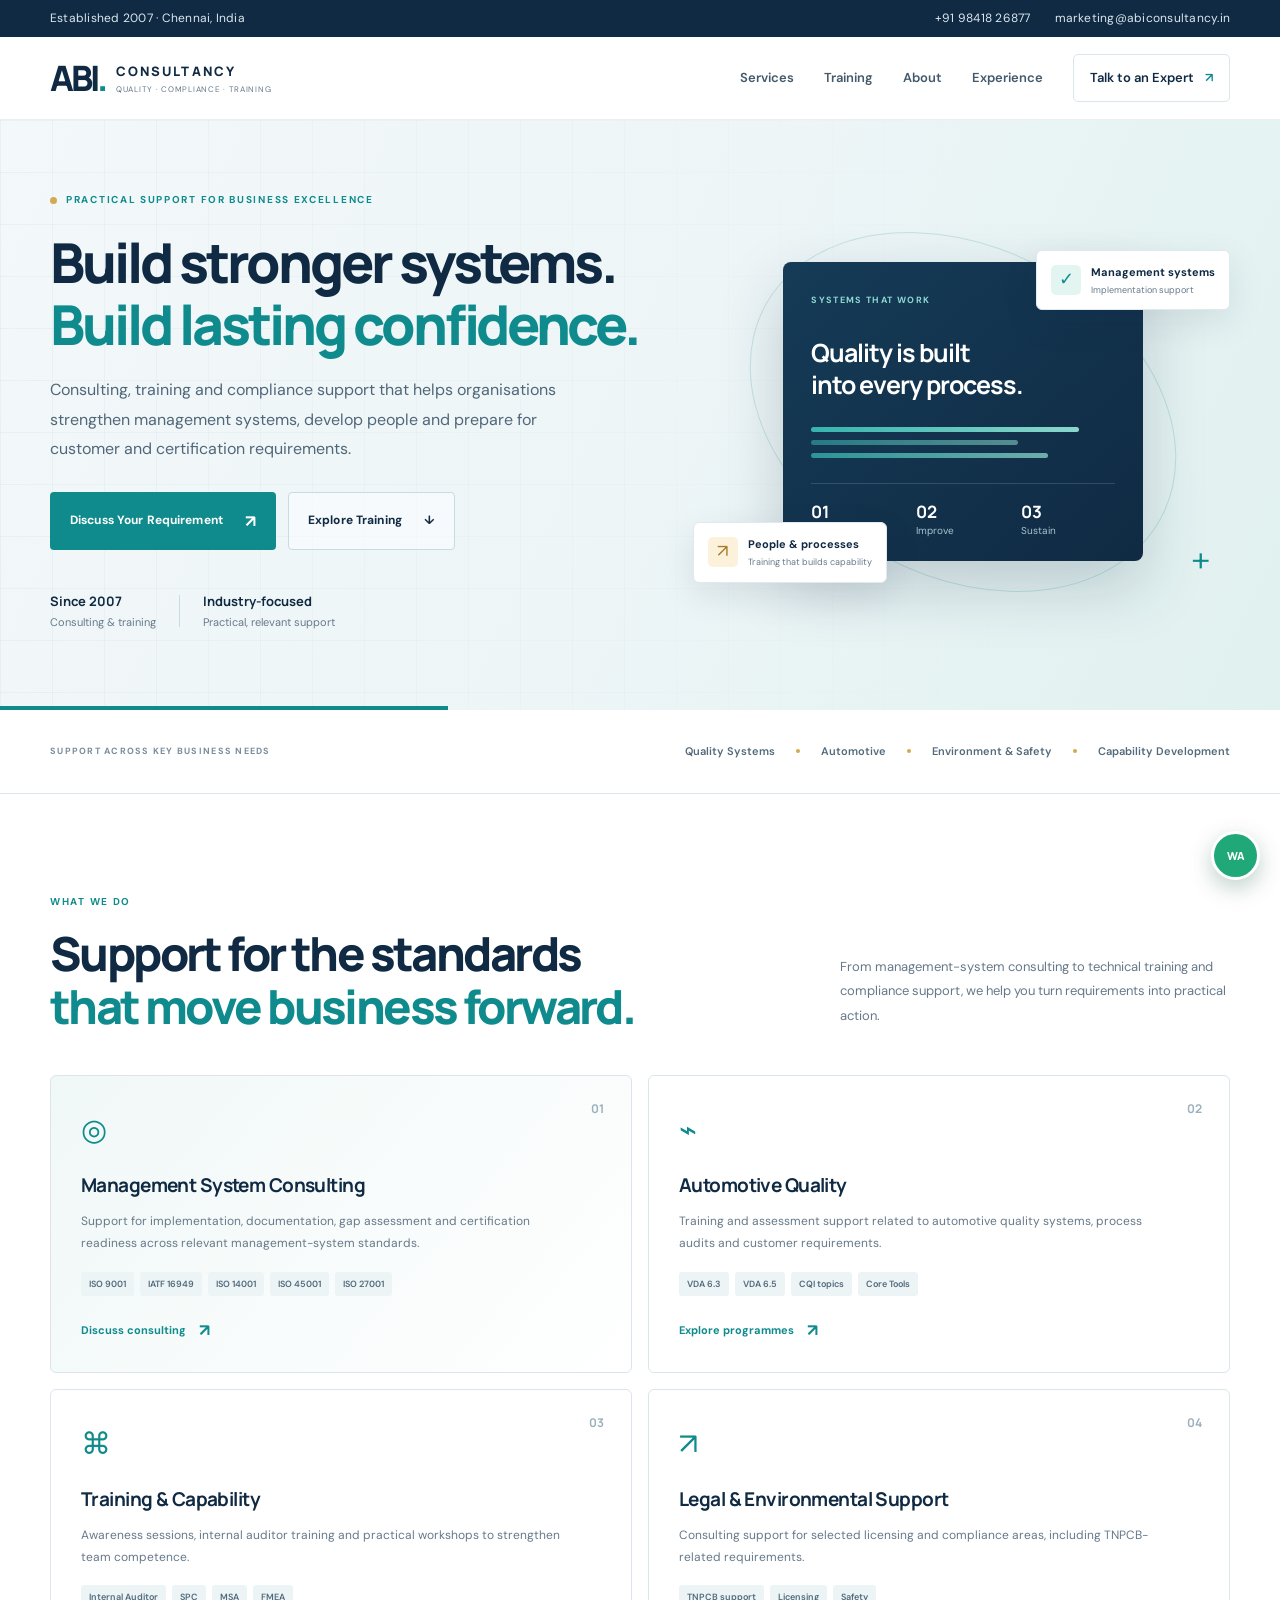
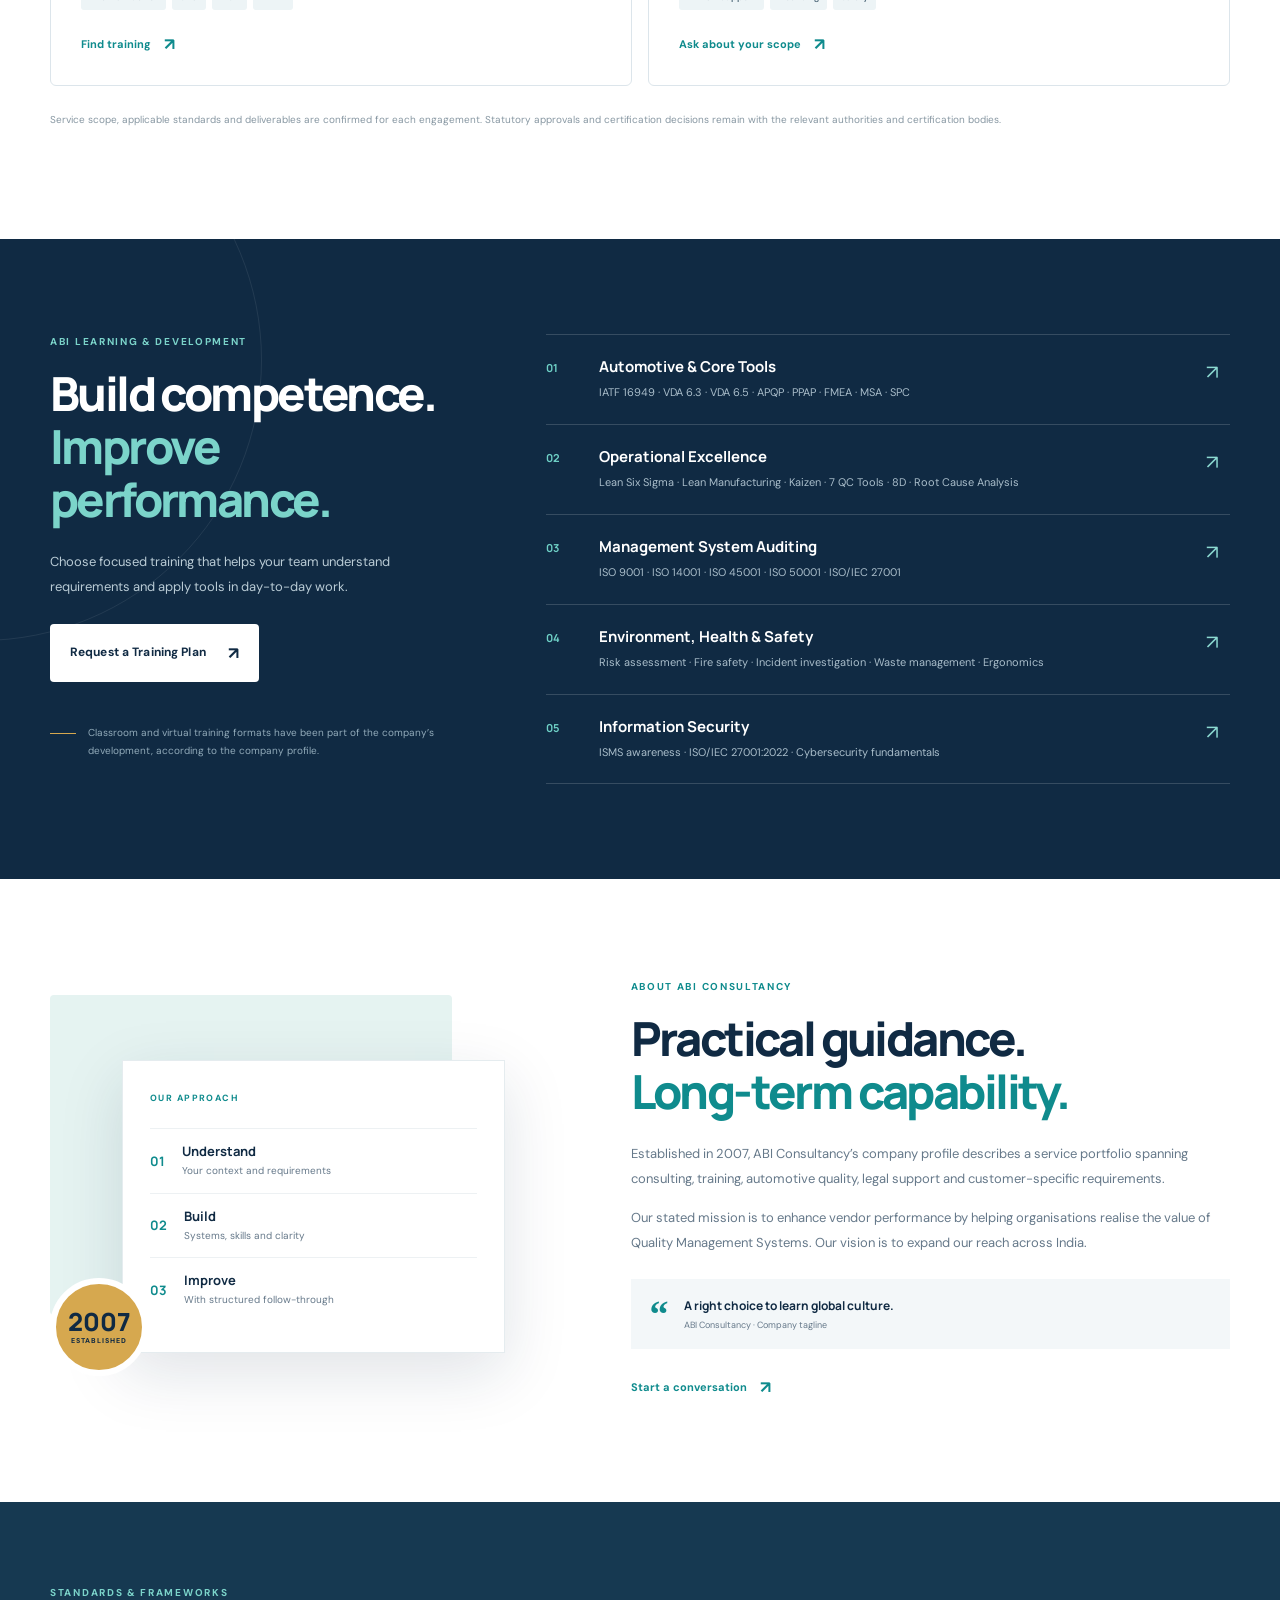
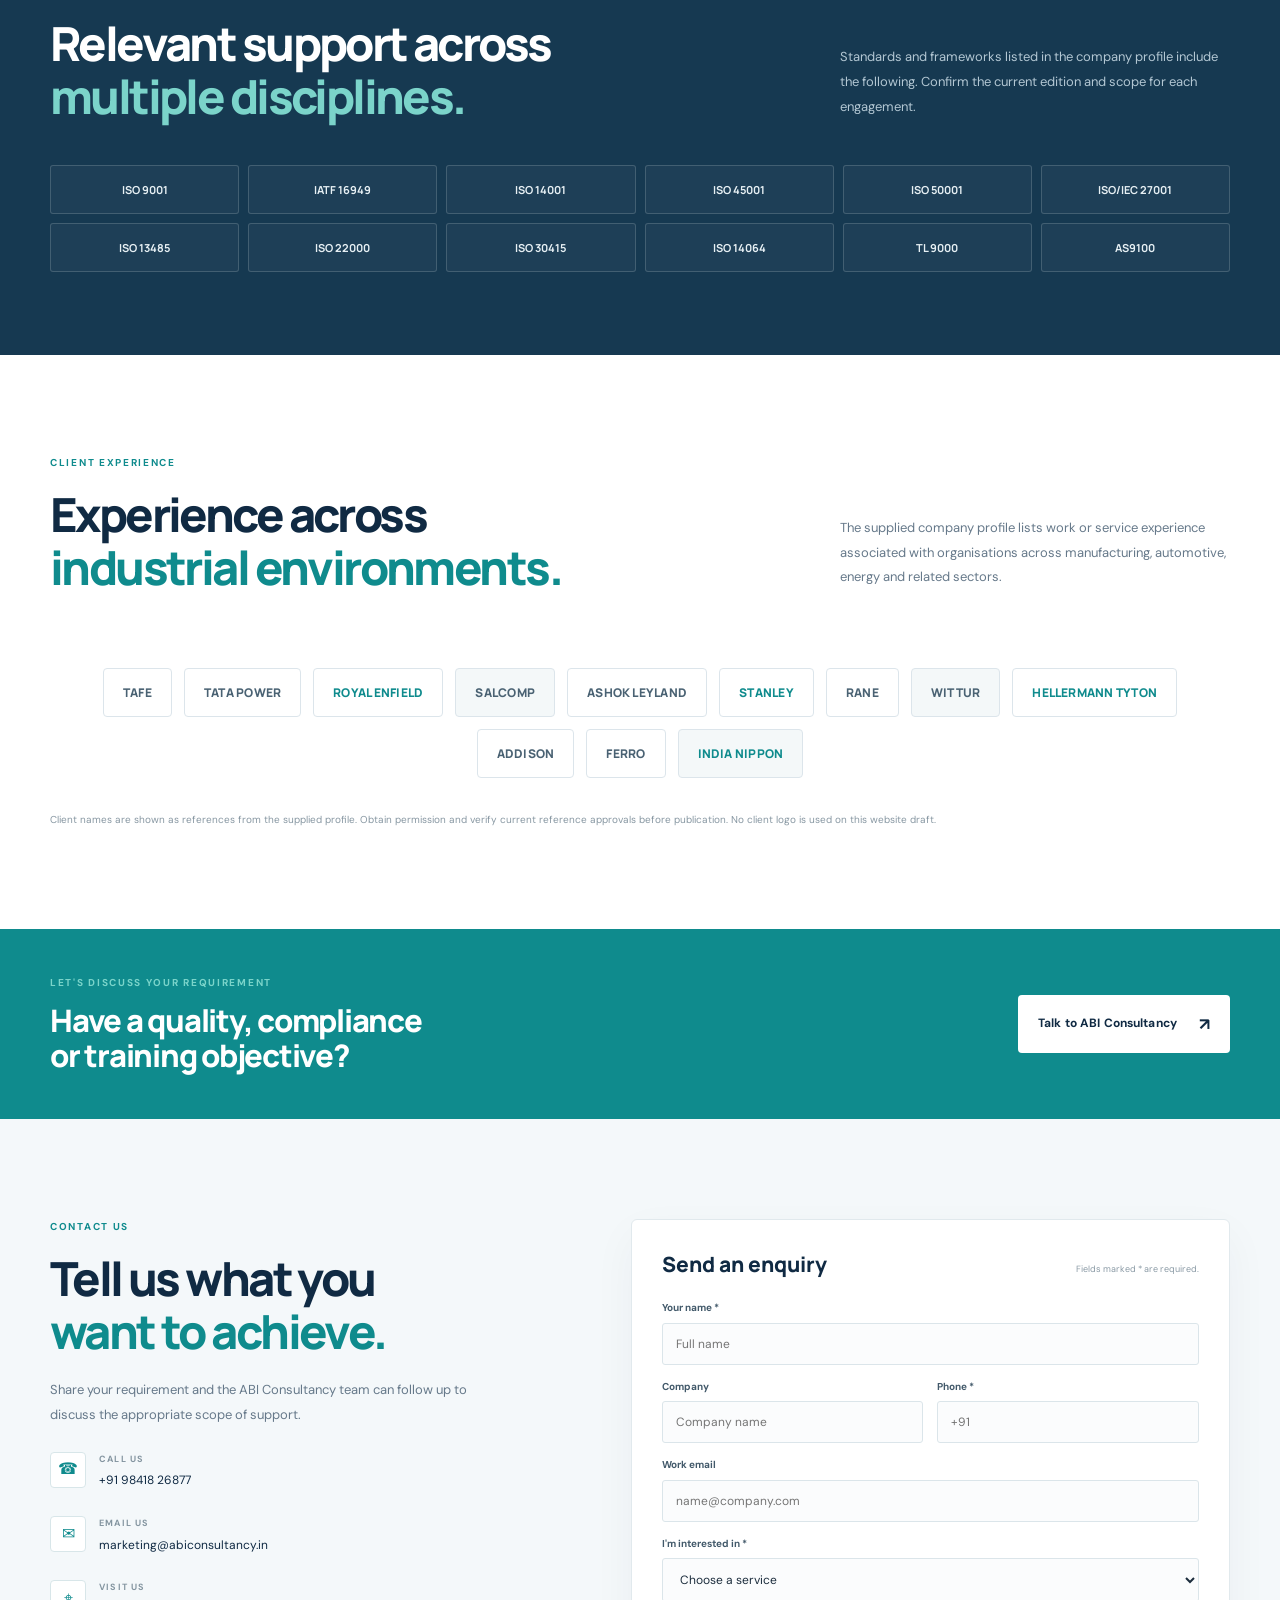
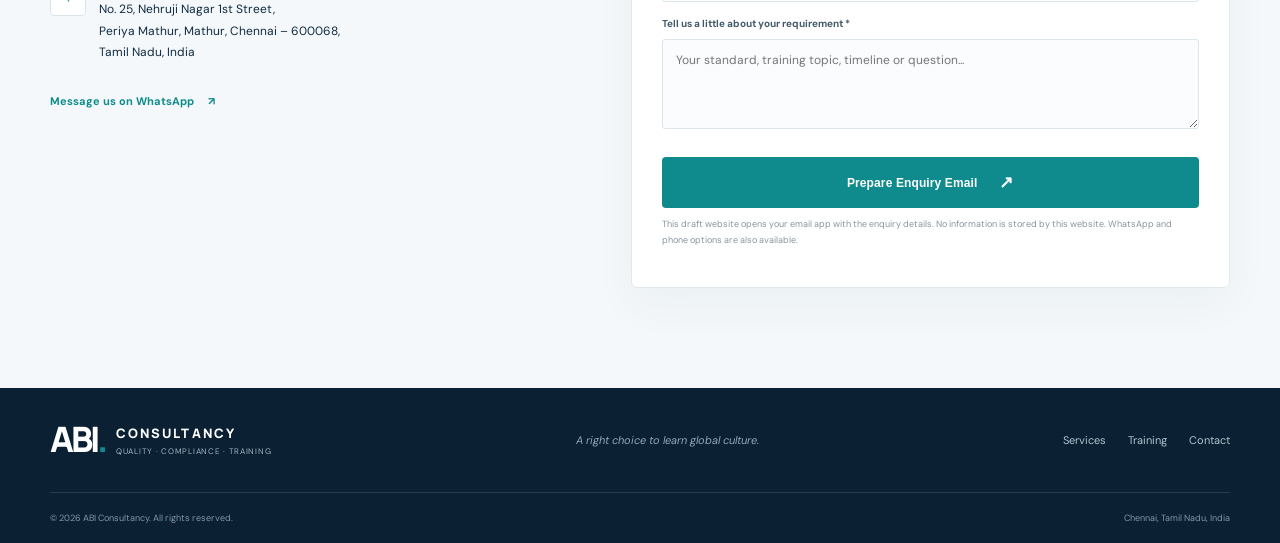
==== index.html @ 21d5ad17 "Add files via upload" ====
<!doctype html>
<html lang="en">
<head>
  <meta charset="utf-8">
  <meta name="viewport" content="width=device-width, initial-scale=1">
  <meta name="theme-color" content="#102a43">
  <meta name="description" content="ABI Consultancy supports organisations with management-system consulting, automotive quality training, internal auditor programmes and compliance support. Established in 2007.">
  <title>ABI Consultancy | Quality, Compliance & Capability Development</title>
  <link rel="stylesheet" href="styles.css">
  <link rel="icon" href="favicon.svg" type="image/svg+xml">
</head>
<body>
  <div class="topbar">
    <div class="container topbar-inner">
      <span>Established 2007 · Chennai, India</span>
      <div class="topbar-links">
        <a href="tel:+919841826877">+91 98418 26877</a>
        <a href="mailto:marketing@abiconsultancy.in">marketing@abiconsultancy.in</a>
      </div>
    </div>
  </div>

  <header class="site-header">
    <div class="container nav-wrap">
      <a class="brand" href="#home" aria-label="ABI Consultancy home">
        <span class="brand-mark">ABI<span>.</span></span>
        <span class="brand-copy"><strong>CONSULTANCY</strong><small>QUALITY · COMPLIANCE · TRAINING</small></span>
      </a>
      <button class="menu-toggle" aria-label="Open navigation" aria-expanded="false">☰</button>
      <nav class="nav" aria-label="Main navigation">
        <a href="#services">Services</a>
        <a href="#training">Training</a>
        <a href="#about">About</a>
        <a href="#experience">Experience</a>
        <a href="#contact" class="nav-cta">Talk to an Expert <span>↗</span></a>
      </nav>
    </div>
  </header>

  <main>
    <section class="hero" id="home">
      <div class="hero-grid"></div>
      <div class="container hero-content">
        <div class="hero-copy">
          <div class="eyebrow"><span class="eyebrow-dot"></span> PRACTICAL SUPPORT FOR BUSINESS EXCELLENCE</div>
          <h1>Build stronger systems.<br><em>Build lasting confidence.</em></h1>
          <p class="hero-lede">Consulting, training and compliance support that helps organisations strengthen management systems, develop people and prepare for customer and certification requirements.</p>
          <div class="hero-actions">
            <a class="button button-primary" href="#contact">Discuss Your Requirement <span>↗</span></a>
            <a class="button button-ghost" href="#training">Explore Training <span>↓</span></a>
          </div>
          <div class="hero-proof">
            <div><strong>Since 2007</strong><span>Consulting & training</span></div>
            <div class="proof-divider"></div>
            <div><strong>Industry-focused</strong><span>Practical, relevant support</span></div>
          </div>
        </div>
        <div class="hero-art" aria-label="Illustration of quality and process improvement">
          <div class="art-orbit orbit-one"></div><div class="art-orbit orbit-two"></div>
          <div class="art-card art-card-main">
            <div class="art-card-top"><span class="art-label">SYSTEMS THAT WORK</span><span class="art-status">●</span></div>
            <div class="art-title">Quality is built<br>into every process.</div>
            <div class="art-bars"><i style="width:88%"></i><i style="width:68%"></i><i style="width:78%"></i></div>
            <div class="art-metrics"><div><b>01</b><span>Assess</span></div><div><b>02</b><span>Improve</span></div><div><b>03</b><span>Sustain</span></div></div>
          </div>
          <div class="float-tag tag-top"><span class="tag-icon">✓</span><span><b>Management systems</b><small>Implementation support</small></span></div>
          <div class="float-tag tag-bottom"><span class="tag-icon tag-icon-gold">↗</span><span><b>People & processes</b><small>Training that builds capability</small></span></div>
          <div class="art-cross">+</div>
        </div>
      </div>
      <div class="hero-bottom-line"></div>
    </section>

    <section class="trust-strip">
      <div class="container trust-inner">
        <span class="trust-label">SUPPORT ACROSS KEY BUSINESS NEEDS</span>
        <div class="trust-items"><span>Quality Systems</span><i></i><span>Automotive</span><i></i><span>Environment & Safety</span><i></i><span>Capability Development</span></div>
      </div>
    </section>

    <section class="section services-section" id="services">
      <div class="container">
        <div class="section-heading">
          <div><div class="eyebrow dark-eyebrow">WHAT WE DO</div><h2>Support for the standards<br><em>that move business forward.</em></h2></div>
          <p>From management-system consulting to technical training and compliance support, we help you turn requirements into practical action.</p>
        </div>
        <div class="service-grid">
          <article class="service-card service-featured">
            <div class="service-number">01</div><div class="service-icon">◎</div>
            <h3>Management System Consulting</h3>
            <p>Support for implementation, documentation, gap assessment and certification readiness across relevant management-system standards.</p>
            <div class="chip-list"><span>ISO 9001</span><span>IATF 16949</span><span>ISO 14001</span><span>ISO 45001</span><span>ISO 27001</span></div>
            <a href="#contact" class="text-link">Discuss consulting <span>↗</span></a>
          </article>
          <article class="service-card">
            <div class="service-number">02</div><div class="service-icon">⌁</div>
            <h3>Automotive Quality</h3>
            <p>Training and assessment support related to automotive quality systems, process audits and customer requirements.</p>
            <div class="chip-list"><span>VDA 6.3</span><span>VDA 6.5</span><span>CQI topics</span><span>Core Tools</span></div>
            <a href="#training" class="text-link">Explore programmes <span>↗</span></a>
          </article>
          <article class="service-card">
            <div class="service-number">03</div><div class="service-icon">⌘</div>
            <h3>Training & Capability</h3>
            <p>Awareness sessions, internal auditor training and practical workshops to strengthen team competence.</p>
            <div class="chip-list"><span>Internal Auditor</span><span>SPC</span><span>MSA</span><span>FMEA</span></div>
            <a href="#training" class="text-link">Find training <span>↗</span></a>
          </article>
          <article class="service-card">
            <div class="service-number">04</div><div class="service-icon">↗</div>
            <h3>Legal & Environmental Support</h3>
            <p>Consulting support for selected licensing and compliance areas, including TNPCB-related requirements.</p>
            <div class="chip-list"><span>TNPCB support</span><span>Licensing</span><span>Safety</span></div>
            <a href="#contact" class="text-link">Ask about your scope <span>↗</span></a>
          </article>
        </div>
        <p class="section-note">Service scope, applicable standards and deliverables are confirmed for each engagement. Statutory approvals and certification decisions remain with the relevant authorities and certification bodies.</p>
      </div>
    </section>

    <section class="training-section" id="training">
      <div class="container training-layout">
        <div class="training-intro">
          <div class="eyebrow">ABI LEARNING & DEVELOPMENT</div>
          <h2>Build competence.<br><em>Improve performance.</em></h2>
          <p>Choose focused training that helps your team understand requirements and apply tools in day-to-day work.</p>
          <a class="button button-light" href="#contact">Request a Training Plan <span>↗</span></a>
          <div class="training-side-note"><span class="note-line"></span><span>Classroom and virtual training formats have been part of the company’s development, according to the company profile.</span></div>
        </div>
        <div class="training-list">
          <div class="training-item"><span class="training-index">01</span><div><h3>Automotive & Core Tools</h3><p>IATF 16949 · VDA 6.3 · VDA 6.5 · APQP · PPAP · FMEA · MSA · SPC</p></div><a href="#contact" aria-label="Enquire about automotive training">↗</a></div>
          <div class="training-item"><span class="training-index">02</span><div><h3>Operational Excellence</h3><p>Lean Six Sigma · Lean Manufacturing · Kaizen · 7 QC Tools · 8D · Root Cause Analysis</p></div><a href="#contact" aria-label="Enquire about operational excellence training">↗</a></div>
          <div class="training-item"><span class="training-index">03</span><div><h3>Management System Auditing</h3><p>ISO 9001 · ISO 14001 · ISO 45001 · ISO 50001 · ISO/IEC 27001</p></div><a href="#contact" aria-label="Enquire about auditor training">↗</a></div>
          <div class="training-item"><span class="training-index">04</span><div><h3>Environment, Health & Safety</h3><p>Risk assessment · Fire safety · Incident investigation · Waste management · Ergonomics</p></div><a href="#contact" aria-label="Enquire about EHS training">↗</a></div>
          <div class="training-item"><span class="training-index">05</span><div><h3>Information Security</h3><p>ISMS awareness · ISO/IEC 27001:2022 · Cybersecurity fundamentals</p></div><a href="#contact" aria-label="Enquire about information security training">↗</a></div>
        </div>
      </div>
    </section>

    <section class="section about-section" id="about">
      <div class="container about-layout">
        <div class="about-visual">
          <div class="about-square"></div>
          <div class="about-panel">
            <span class="panel-kicker">OUR APPROACH</span>
            <div class="approach-step"><b>01</b><span><strong>Understand</strong><small>Your context and requirements</small></span></div>
            <div class="approach-step"><b>02</b><span><strong>Build</strong><small>Systems, skills and clarity</small></span></div>
            <div class="approach-step"><b>03</b><span><strong>Improve</strong><small>With structured follow-through</small></span></div>
          </div>
          <div class="about-stamp"><strong>2007</strong><span>ESTABLISHED</span></div>
        </div>
        <div class="about-copy">
          <div class="eyebrow dark-eyebrow">ABOUT ABI CONSULTANCY</div>
          <h2>Practical guidance.<br><em>Long-term capability.</em></h2>
          <p>Established in 2007, ABI Consultancy’s company profile describes a service portfolio spanning consulting, training, automotive quality, legal support and customer-specific requirements.</p>
          <p>Our stated mission is to enhance vendor performance by helping organisations realise the value of Quality Management Systems. Our vision is to expand our reach across India.</p>
          <div class="mission-box"><span>“</span><div><strong>A right choice to learn global culture.</strong><small>ABI Consultancy · Company tagline</small></div></div>
          <a class="text-link" href="#contact">Start a conversation <span>↗</span></a>
        </div>
      </div>
    </section>

    <section class="standards-section">
      <div class="container">
        <div class="section-heading section-heading-light">
          <div><div class="eyebrow">STANDARDS & FRAMEWORKS</div><h2>Relevant support across<br><em>multiple disciplines.</em></h2></div>
          <p>Standards and frameworks listed in the company profile include the following. Confirm the current edition and scope for each engagement.</p>
        </div>
        <div class="standards-grid">
          <span>ISO 9001</span><span>IATF 16949</span><span>ISO 14001</span><span>ISO 45001</span><span>ISO 50001</span><span>ISO/IEC 27001</span><span>ISO 13485</span><span>ISO 22000</span><span>ISO 30415</span><span>ISO 14064</span><span>TL 9000</span><span>AS9100</span>
        </div>
      </div>
    </section>

    <section class="section experience-section" id="experience">
      <div class="container">
        <div class="section-heading">
          <div><div class="eyebrow dark-eyebrow">CLIENT EXPERIENCE</div><h2>Experience across<br><em>industrial environments.</em></h2></div>
          <p>The supplied company profile lists work or service experience associated with organisations across manufacturing, automotive, energy and related sectors.</p>
        </div>
        <div class="client-cloud" aria-label="Selected organisations listed in the company profile">
          <span>TAFE</span><span>TATA POWER</span><span>ROYAL ENFIELD</span><span>SALCOMP</span><span>ASHOK LEYLAND</span><span>STANLEY</span><span>RANE</span><span>WITTUR</span><span>HELLERMANN TYTON</span><span>ADDISON</span><span>FERRO</span><span>INDIA NIPPON</span>
        </div>
        <p class="section-note">Client names are shown as references from the supplied profile. Obtain permission and verify current reference approvals before publication. No client logo is used on this website draft.</p>
      </div>
    </section>

    <section class="cta-band">
      <div class="container cta-inner">
        <div><div class="eyebrow">LET'S DISCUSS YOUR REQUIREMENT</div><h2>Have a quality, compliance<br>or training objective?</h2></div>
        <a class="button button-light" href="#contact">Talk to ABI Consultancy <span>↗</span></a>
      </div>
    </section>

    <section class="section contact-section" id="contact">
      <div class="container contact-layout">
        <div class="contact-copy">
          <div class="eyebrow dark-eyebrow">CONTACT US</div>
          <h2>Tell us what you<br><em>want to achieve.</em></h2>
          <p>Share your requirement and the ABI Consultancy team can follow up to discuss the appropriate scope of support.</p>
          <div class="contact-detail"><span class="contact-symbol">☎</span><div><small>CALL US</small><a href="tel:+919841826877">+91 98418 26877</a></div></div>
          <div class="contact-detail"><span class="contact-symbol">✉</span><div><small>EMAIL US</small><a href="mailto:marketing@abiconsultancy.in">marketing@abiconsultancy.in</a></div></div>
          <div class="contact-detail"><span class="contact-symbol">⌖</span><div><small>VISIT US</small><span>No. 25, Nehruji Nagar 1st Street,<br>Periya Mathur, Mathur, Chennai – 600068,<br>Tamil Nadu, India</span></div></div>
          <a class="whatsapp-link" href="https://wa.me/919841826877?text=Hello%20ABI%20Consultancy%2C%20I%20would%20like%20to%20enquire%20about%20your%20services." target="_blank" rel="noopener">Message us on WhatsApp <span>↗</span></a>
        </div>
        <form class="enquiry-form" id="enquiryForm">
          <div class="form-heading"><h3>Send an enquiry</h3><p>Fields marked * are required.</p></div>
          <label for="name">Your name *</label><input id="name" name="name" autocomplete="name" required placeholder="Full name">
          <div class="form-row"><div><label for="company">Company</label><input id="company" name="company" autocomplete="organization" placeholder="Company name"></div><div><label for="phone">Phone *</label><input id="phone" name="phone" autocomplete="tel" required type="tel" placeholder="+91"></div></div>
          <label for="email">Work email</label><input id="email" name="email" autocomplete="email" type="email" placeholder="name@company.com">
          <label for="interest">I'm interested in *</label>
          <select id="interest" name="interest" required>
            <option value="">Choose a service</option>
            <option>Management system consulting</option><option>Automotive quality / IATF / VDA / CQI</option><option>Internal auditor training</option><option>Core Tools / SPC / MSA / FMEA / APQP / PPAP</option><option>Environment, health & safety</option><option>Legal / TNPCB support</option><option>Other requirement</option>
          </select>
          <label for="message">Tell us a little about your requirement *</label><textarea id="message" name="message" required rows="4" placeholder="Your standard, training topic, timeline or question..."></textarea>
          <button class="button button-primary form-submit" type="submit">Prepare Enquiry Email <span>↗</span></button>
          <p class="form-note">This draft website opens your email app with the enquiry details. No information is stored by this website. WhatsApp and phone options are also available.</p>
          <div class="form-success" id="formStatus" role="status" aria-live="polite"></div>
        </form>
      </div>
    </section>
  </main>

  <footer class="footer">
    <div class="container footer-top">
      <a class="brand brand-footer" href="#home"><span class="brand-mark">ABI<span>.</span></span><span class="brand-copy"><strong>CONSULTANCY</strong><small>QUALITY · COMPLIANCE · TRAINING</small></span></a>
      <p>A right choice to learn global culture.</p>
      <div class="footer-links"><a href="#services">Services</a><a href="#training">Training</a><a href="#contact">Contact</a></div>
    </div>
    <div class="container footer-bottom"><span>© <span id="year"></span> ABI Consultancy. All rights reserved.</span><span>Chennai, Tamil Nadu, India</span></div>
  </footer>
  <a class="floating-whatsapp" href="https://wa.me/919841826877?text=Hello%20ABI%20Consultancy%2C%20I%20would%20like%20to%20enquire%20about%20your%20services." target="_blank" rel="noopener" aria-label="Chat with ABI Consultancy on WhatsApp">WA</a>
  <script src="script.js"></script>
</body>
</html>
---- styles.css ----
@import url('https://fonts.googleapis.com/css2?family=DM+Sans:wght@400;500;600;700&family=Manrope:wght@400;500;600;700;800&display=swap');
:root{--navy:#102a43;--navy2:#173b57;--teal:#0f8b8d;--teal2:#36b4ae;--gold:#d6a84f;--ink:#1c2d3d;--muted:#66798a;--pale:#f3f7f9;--line:#dce5eb;--white:#fff;--max:1180px}
*{box-sizing:border-box}html{scroll-behavior:smooth;scroll-padding-top:90px}body{margin:0;color:var(--ink);font-family:'DM Sans',Arial,sans-serif;line-height:1.65;background:#fff}a{color:inherit;text-decoration:none}.container{width:min(var(--max),calc(100% - 48px));margin:auto}.topbar{background:var(--navy);color:#dbe8ef;font-size:12px;letter-spacing:.02em}.topbar-inner{display:flex;justify-content:space-between;align-items:center;min-height:37px;gap:20px}.topbar-links{display:flex;gap:24px}.topbar a:hover{color:#fff}.site-header{background:#fff;position:sticky;top:0;z-index:20;border-bottom:1px solid rgba(16,42,67,.08)}.nav-wrap{min-height:82px;display:flex;align-items:center;justify-content:space-between;gap:30px}.brand{display:flex;align-items:center;gap:11px;min-width:max-content}.brand-mark{font:800 35px/1 'Manrope',sans-serif;letter-spacing:-3px;color:var(--navy)}.brand-mark span{color:var(--teal)}.brand-copy{display:flex;flex-direction:column;line-height:1.3}.brand-copy strong{font:800 13px 'Manrope',sans-serif;letter-spacing:.16em;color:var(--navy)}.brand-copy small{font-size:8px;letter-spacing:.09em;color:var(--muted);margin-top:4px}.nav{display:flex;align-items:center;gap:30px;font-size:13px;font-weight:600;color:#42596b}.nav>a:not(.nav-cta):hover{color:var(--teal)}.nav-cta{padding:12px 16px;border:1px solid var(--line);border-radius:5px;color:var(--navy)}.nav-cta span{color:var(--teal);margin-left:8px}.menu-toggle{display:none;border:0;background:none;color:var(--navy);font-size:25px}
.hero{position:relative;overflow:hidden;background:linear-gradient(115deg,#f3f8fa 0%,#edf5f7 53%,#e0f1ef 100%);min-height:590px;display:flex;align-items:center}.hero-grid{position:absolute;inset:0;background-image:linear-gradient(rgba(16,42,67,.035) 1px,transparent 1px),linear-gradient(90deg,rgba(16,42,67,.035) 1px,transparent 1px);background-size:52px 52px;mask-image:linear-gradient(90deg,black,transparent 85%)}.hero-content{position:relative;display:grid;grid-template-columns:1.06fr .94fr;gap:45px;align-items:center;padding-top:68px;padding-bottom:75px}.eyebrow{font-size:10px;font-weight:700;letter-spacing:.17em;color:var(--teal);display:flex;align-items:center;gap:9px}.eyebrow-dot{width:7px;height:7px;background:var(--gold);border-radius:50%;display:inline-block}.hero h1,.section h2,.training-section h2,.standards-section h2,.cta-band h2{font:800 clamp(37px,4.3vw,58px)/1.13 'Manrope',sans-serif;letter-spacing:-.055em;color:var(--navy);margin:22px 0 20px}.hero h1 em,.section h2 em,.training-section h2 em,.standards-section h2 em{font-style:normal;color:var(--teal)}.hero-lede{font-size:16px;line-height:1.85;color:#506779;max-width:560px}.hero-actions{display:flex;gap:12px;flex-wrap:wrap;margin-top:28px}.button{display:inline-flex;align-items:center;justify-content:center;gap:22px;border-radius:4px;padding:14px 19px;font-size:12px;font-weight:700;letter-spacing:.01em;transition:transform .2s,background .2s;cursor:pointer;border:1px solid transparent}.button:hover{transform:translateY(-2px)}.button-primary{background:var(--teal);color:#fff}.button-primary:hover{background:#0a7477}.button-primary span,.button-light span{font-size:17px}.button-ghost{border-color:#cbd9e1;color:var(--navy);background:rgba(255,255,255,.45)}.hero-proof{display:flex;align-items:center;gap:23px;margin-top:42px}.hero-proof div:not(.proof-divider){display:flex;flex-direction:column}.hero-proof strong{font:700 13px 'Manrope',sans-serif;color:var(--navy)}.hero-proof span{font-size:11px;color:var(--muted);margin-top:3px}.proof-divider{height:32px;width:1px;background:#cbd9e1}
.hero-art{height:390px;position:relative;display:flex;align-items:center;justify-content:center}.art-orbit{position:absolute;border:1px solid rgba(15,139,141,.18);border-radius:50%;transform:rotate(-24deg)}.orbit-one{width:370px;height:280px}.orbit-two{width:450px;height:330px;transform:rotate(28deg)}.art-card-main{position:relative;z-index:2;width:min(360px,85%);padding:27px 28px 22px;border-radius:8px;background:linear-gradient(140deg,#153b57,#102a43);box-shadow:0 25px 65px rgba(16,42,67,.2);color:#fff}.art-card-top{display:flex;justify-content:space-between;align-items:center}.art-label{font-size:9px;letter-spacing:.15em;color:#8fd9d2;font-weight:700}.art-status{color:#7bd7bc;font-size:14px}.art-title{font:700 25px/1.3 'Manrope',sans-serif;letter-spacing:-.04em;margin:25px 0}.art-bars{display:grid;gap:8px}.art-bars i{height:5px;border-radius:10px;background:linear-gradient(90deg,var(--teal2),#8bd7cc);display:block}.art-bars i:nth-child(2){opacity:.55}.art-bars i:nth-child(3){opacity:.75}.art-metrics{display:grid;grid-template-columns:repeat(3,1fr);gap:10px;border-top:1px solid rgba(255,255,255,.15);margin-top:25px;padding-top:16px}.art-metrics div{display:flex;flex-direction:column}.art-metrics b{font:700 17px 'Manrope',sans-serif;color:#fff}.art-metrics span{font-size:10px;color:#a9c4d0}.float-tag{position:absolute;z-index:4;background:#fff;border:1px solid #e0e9ed;box-shadow:0 12px 35px rgba(16,42,67,.1);padding:12px 14px;border-radius:6px;display:flex;align-items:center;gap:10px}.float-tag b{font-size:11px;color:var(--navy);display:block}.float-tag small{font-size:9px;color:var(--muted);display:block;margin-top:2px}.tag-icon{width:30px;height:30px;border-radius:5px;background:#e3f5f1;color:var(--teal);display:grid;place-items:center;font-size:18px}.tag-icon-gold{background:#fcf2db;color:#a87a25}.tag-top{top:33px;right:0}.tag-bottom{bottom:24px;left:-4px}.art-cross{position:absolute;right:20px;bottom:18px;color:var(--teal);font-size:35px;font-weight:300}.hero-bottom-line{position:absolute;bottom:0;left:0;width:35%;height:4px;background:var(--teal)}
.trust-strip{background:#fff;border-bottom:1px solid var(--line)}.trust-inner{min-height:83px;display:flex;align-items:center;justify-content:space-between;gap:28px}.trust-label{font-size:9px;letter-spacing:.14em;color:#7a8d9a;font-weight:700;white-space:nowrap}.trust-items{display:flex;align-items:center;gap:21px;color:#526a7b;font-size:11px;font-weight:600}.trust-items i{width:4px;height:4px;border-radius:50%;background:var(--gold)}
.section{padding:100px 0}.section-heading{display:flex;justify-content:space-between;align-items:end;gap:50px;margin-bottom:42px}.dark-eyebrow{color:var(--teal)}.section h2,.training-section h2,.standards-section h2{font-size:clamp(34px,3.7vw,47px);margin:16px 0 0}.section-heading>p{max-width:390px;color:var(--muted);font-size:13px;line-height:1.9;margin:0 0 4px}.service-grid{display:grid;grid-template-columns:repeat(2,1fr);gap:16px}.service-card{position:relative;border:1px solid var(--line);padding:29px 30px 27px;border-radius:6px;background:#fff;min-height:285px;transition:box-shadow .2s,transform .2s}.service-card:hover{box-shadow:0 16px 40px rgba(16,42,67,.08);transform:translateY(-3px)}.service-featured{background:linear-gradient(130deg,#f0f8f7,#fff)}.service-number{position:absolute;top:24px;right:27px;font:700 12px 'Manrope',sans-serif;color:#9cb0bd}.service-icon{font-size:30px;color:var(--teal);margin-bottom:18px}.service-card h3{font:700 19px 'Manrope',sans-serif;color:var(--navy);letter-spacing:-.03em;margin:0 0 10px}.service-card p{font-size:12px;line-height:1.85;color:var(--muted);max-width:490px}.chip-list{display:flex;gap:6px;flex-wrap:wrap;margin:17px 0 20px}.chip-list span{font-size:9px;padding:5px 8px;border-radius:3px;background:#edf4f6;color:#506a7b;font-weight:600}.text-link{font-size:11px;font-weight:700;color:var(--teal);display:inline-flex;gap:13px;align-items:center}.text-link span{font-size:17px}.section-note{font-size:10px;color:#8797a2;line-height:1.8;margin-top:25px}
.training-section{background:var(--navy);color:#fff;padding:95px 0;position:relative;overflow:hidden}.training-section:before{content:"";position:absolute;width:560px;height:560px;border:1px solid rgba(255,255,255,.08);border-radius:50%;left:-300px;top:-160px}.training-layout{display:grid;grid-template-columns:.75fr 1.25fr;gap:85px;position:relative}.training-section .eyebrow,.standards-section .eyebrow,.cta-band .eyebrow{color:#7bd4ca}.training-section h2{color:#fff}.training-section h2 em{color:#7bd4ca}.training-intro>p{font-size:13px;color:#b9cbd5;line-height:1.9;margin:24px 0}.button-light{background:#fff;color:var(--navy)}.button-light:hover{background:#eaf7f5}.training-side-note{display:flex;gap:12px;margin-top:42px;font-size:10px;color:#91aab9;line-height:1.8}.note-line{width:26px;height:1px;background:var(--gold);margin-top:9px;flex-shrink:0}.training-list{border-top:1px solid rgba(255,255,255,.16)}.training-item{display:grid;grid-template-columns:38px 1fr 24px;gap:15px;align-items:start;padding:21px 0;border-bottom:1px solid rgba(255,255,255,.16)}.training-index{font:700 11px 'Manrope',sans-serif;color:#6ed0c6;padding-top:4px}.training-item h3{font:700 15px 'Manrope',sans-serif;color:#fff;margin:0 0 6px}.training-item p{font-size:11px;color:#a9bdca;line-height:1.8;margin:0}.training-item>a{font-size:20px;color:#8bd9d1}.training-item>a:hover{color:#fff}
.about-layout{display:grid;grid-template-columns:.9fr 1.1fr;gap:90px;align-items:center}.about-visual{position:relative;min-height:390px;display:grid;place-items:center}.about-square{position:absolute;width:82%;height:82%;background:#e5f3f1;left:0;top:0;border-radius:4px}.about-panel{position:relative;width:78%;background:#fff;box-shadow:0 20px 60px rgba(16,42,67,.13);padding:30px 27px;margin:32px 0 0 36px;border:1px solid #e5ecef}.panel-kicker{font-size:9px;font-weight:700;letter-spacing:.16em;color:var(--teal);display:block;margin-bottom:22px}.approach-step{display:flex;align-items:center;gap:17px;padding:13px 0;border-top:1px solid #edf1f3}.approach-step>b{font:700 13px 'Manrope',sans-serif;color:var(--teal)}.approach-step span{display:flex;flex-direction:column}.approach-step strong{font:700 13px 'Manrope',sans-serif;color:var(--navy)}.approach-step small{font-size:10px;color:var(--muted);margin-top:3px}.about-stamp{position:absolute;bottom:9px;left:0;background:var(--gold);color:var(--navy);width:98px;height:98px;border-radius:50%;display:flex;flex-direction:column;align-items:center;justify-content:center;border:6px solid #fff}.about-stamp strong{font:800 25px 'Manrope',sans-serif;line-height:1.1}.about-stamp span{font-size:7px;letter-spacing:.13em;font-weight:800}.about-copy h2{margin-bottom:23px}.about-copy>p{font-size:13px;line-height:1.95;color:var(--muted)}.mission-box{display:flex;gap:15px;align-items:center;background:var(--pale);padding:16px 19px;margin:24px 0}.mission-box>span{font:700 38px Georgia;color:var(--teal);line-height:1}.mission-box div{display:flex;flex-direction:column}.mission-box strong{font:700 12px 'Manrope',sans-serif;color:var(--navy)}.mission-box small{font-size:9px;color:var(--muted);margin-top:4px}
.standards-section{background:#163951;padding:83px 0}.section-heading-light h2{color:#fff}.section-heading-light h2 em{color:#7bd4ca}.section-heading-light>p{color:#b3c7d3}.standards-grid{display:grid;grid-template-columns:repeat(6,1fr);gap:9px}.standards-grid span{border:1px solid rgba(255,255,255,.16);padding:16px 10px;text-align:center;color:#e7f0f4;font:700 11px 'Manrope',sans-serif;border-radius:3px;background:rgba(255,255,255,.035)}.standards-grid span:hover{background:rgba(54,180,174,.15);border-color:rgba(123,212,202,.5)}
.experience-section{padding-bottom:90px}.client-cloud{display:flex;gap:12px;flex-wrap:wrap;justify-content:center;padding:32px 0 8px}.client-cloud span{padding:15px 19px;border:1px solid var(--line);background:#fff;color:#4a6273;font:800 12px 'Manrope',sans-serif;letter-spacing:.02em;border-radius:4px}.client-cloud span:nth-child(3n){color:var(--teal)}.client-cloud span:nth-child(4n){background:#f4f8f9}
.cta-band{background:var(--teal);padding:46px 0}.cta-inner{display:flex;align-items:center;justify-content:space-between;gap:25px}.cta-band h2{font-size:31px;color:#fff;margin:12px 0 0;letter-spacing:-.04em}.cta-band .button{flex-shrink:0}
.contact-section{background:#f4f8fa}.contact-layout{display:grid;grid-template-columns:.9fr 1.1fr;gap:90px;align-items:start}.contact-copy h2{margin-bottom:20px}.contact-copy>p{font-size:13px;line-height:1.9;color:var(--muted);max-width:420px}.contact-detail{display:flex;align-items:flex-start;gap:13px;margin-top:24px}.contact-symbol{width:36px;height:36px;display:grid;place-items:center;border:1px solid #d8e6e9;border-radius:4px;color:var(--teal);background:#fff;flex-shrink:0}.contact-detail div{display:flex;flex-direction:column}.contact-detail small{font-size:9px;letter-spacing:.13em;font-weight:700;color:#8495a0;margin-bottom:4px}.contact-detail a,.contact-detail span:not(.contact-symbol){font-size:12px;color:var(--navy);line-height:1.8}.whatsapp-link{display:inline-flex;gap:14px;color:var(--teal);font-size:11px;font-weight:700;margin-top:28px}.enquiry-form{background:#fff;border:1px solid #e1e9ed;border-radius:6px;padding:30px;box-shadow:0 16px 45px rgba(16,42,67,.045)}.form-heading{display:flex;justify-content:space-between;align-items:baseline;gap:15px;margin-bottom:22px}.form-heading h3{font:800 21px 'Manrope',sans-serif;color:var(--navy);margin:0}.form-heading p{font-size:9px;color:#8a9aa5;margin:0}.enquiry-form label{display:block;font-size:10px;font-weight:700;color:#42596a;margin:14px 0 6px}.enquiry-form input,.enquiry-form select,.enquiry-form textarea{width:100%;font:12px 'DM Sans',sans-serif;color:var(--ink);background:#fbfcfd;border:1px solid #dbe5ea;border-radius:3px;padding:12px 13px;outline:none}.enquiry-form input:focus,.enquiry-form select:focus,.enquiry-form textarea:focus{border-color:var(--teal);box-shadow:0 0 0 3px rgba(15,139,141,.08)}.enquiry-form textarea{resize:vertical}.form-row{display:grid;grid-template-columns:1fr 1fr;gap:14px}.form-submit{width:100%;margin-top:20px}.form-note{font-size:9px;line-height:1.7;color:#8595a0}.form-success{font-size:11px;color:var(--teal);margin-top:8px}
.footer{background:#0b2032;color:#b1c4d0}.footer-top{min-height:105px;display:flex;align-items:center;justify-content:space-between;gap:24px;border-bottom:1px solid rgba(255,255,255,.12)}.brand-footer .brand-mark,.brand-footer .brand-copy strong{color:#fff}.brand-footer .brand-copy small{color:#9fb4c2}.footer-top>p{font-size:11px;color:#91a8b8;font-style:italic}.footer-links{display:flex;gap:22px;font-size:11px}.footer-links a:hover{color:#fff}.footer-bottom{min-height:50px;display:flex;align-items:center;justify-content:space-between;font-size:9px;color:#8098a8}.floating-whatsapp{position:fixed;right:20px;bottom:20px;z-index:15;width:49px;height:49px;border-radius:50%;display:grid;place-items:center;background:#20a878;color:#fff;font:800 11px 'Manrope',sans-serif;box-shadow:0 8px 22px rgba(5,70,45,.25);border:3px solid #fff}
@media(max-width:900px){.nav{gap:17px}.hero-content{grid-template-columns:1fr .8fr;gap:15px}.hero h1{font-size:46px}.hero-art{transform:scale(.92)}.training-layout{gap:40px}.about-layout,.contact-layout{gap:45px}.standards-grid{grid-template-columns:repeat(4,1fr)}.trust-items{gap:12px}.trust-label{max-width:145px;white-space:normal}}
@media(max-width:720px){.container{width:min(100% - 34px,var(--max))}.topbar-inner{justify-content:center;min-height:34px}.topbar-inner>span{display:none}.topbar-links{gap:15px;font-size:10px}.nav-wrap{min-height:70px}.menu-toggle{display:block}.nav{display:none;position:absolute;top:70px;left:0;right:0;background:#fff;border-bottom:1px solid var(--line);padding:18px 24px 24px;align-items:stretch;gap:0;flex-direction:column;box-shadow:0 16px 20px rgba(16,42,67,.08)}.nav.open{display:flex}.nav>a{padding:13px 0}.nav .nav-cta{padding:13px;margin-top:6px;text-align:center}.brand-mark{font-size:31px}.brand-copy strong{font-size:11px}.brand-copy small{font-size:7px}.hero{min-height:auto}.hero-content{grid-template-columns:1fr;padding-top:54px;padding-bottom:52px}.hero h1{font-size:clamp(37px,10vw,51px)}.hero-lede{font-size:14px}.hero-art{height:330px;transform:none;margin-top:14px}.art-card-main{width:min(330px,82%)}.orbit-one{width:310px;height:250px}.orbit-two{width:360px;height:290px}.tag-top{right:0;top:10px}.tag-bottom{left:0;bottom:4px}.trust-inner{padding:18px 0;display:block}.trust-label{display:block;max-width:none;margin-bottom:14px}.trust-items{display:flex;flex-wrap:wrap;gap:9px 12px;font-size:10px}.trust-items i{display:none}.section{padding:68px 0}.section-heading{display:block;margin-bottom:28px}.section-heading>p{margin-top:18px}.section h2,.training-section h2,.standards-section h2{font-size:36px}.service-grid{grid-template-columns:1fr}.service-card{padding:25px 22px;min-height:0}.training-section{padding:70px 0}.training-layout{grid-template-columns:1fr;gap:35px}.training-side-note{margin-top:25px}.training-item{grid-template-columns:28px 1fr 20px;gap:10px}.training-item h3{font-size:14px}.training-item p{font-size:10px}.about-layout,.contact-layout{grid-template-columns:1fr;gap:40px}.about-visual{min-height:330px;max-width:460px;width:100%;margin:auto}.about-panel{width:78%;padding:24px 20px}.about-stamp{width:86px;height:86px}.standards-section{padding:65px 0}.standards-grid{grid-template-columns:repeat(2,1fr)}.standards-grid span{padding:13px 8px;font-size:10px}.client-cloud{gap:8px}.client-cloud span{padding:12px;font-size:10px}.cta-inner{align-items:flex-start;flex-direction:column}.cta-band h2{font-size:28px}.enquiry-form{padding:22px 18px}.form-row{grid-template-columns:1fr;gap:0}.form-heading{display:block}.form-heading p{margin-top:5px}.footer-top{padding:25px 0;align-items:flex-start;flex-direction:column;gap:13px}.footer-links{gap:20px}.footer-bottom{padding:15px 0;align-items:flex-start;gap:8px;flex-direction:column}.floating-whatsapp{right:13px;bottom:13px}}
@media(prefers-reduced-motion:reduce){html{scroll-behavior:auto}*,*:before,*:after{transition:none!important}}
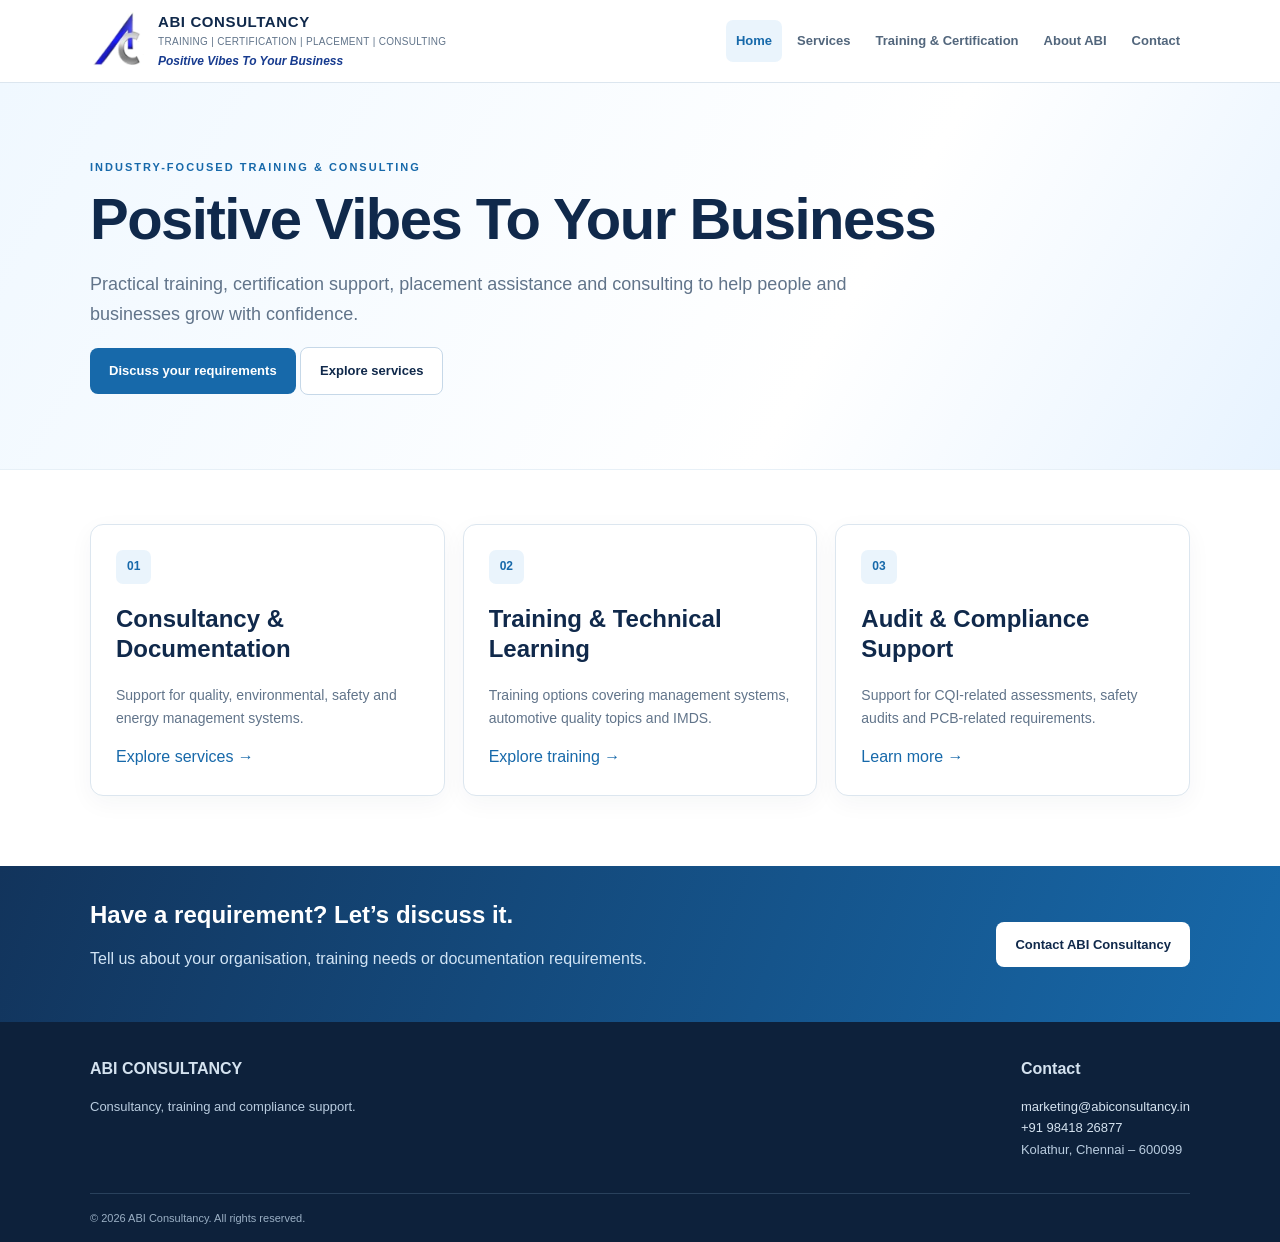
==== commit 4be6f724: "Add files via upload Update ABI website with official logo and tagline" ====
--- a/index.html
+++ b/index.html
@@ -1,236 +1,6 @@
-<!doctype html>
-<html lang="en">
-<head>
-  <meta charset="utf-8">
-  <meta name="viewport" content="width=device-width, initial-scale=1">
-  <meta name="theme-color" content="#102a43">
-  <meta name="description" content="ABI Consultancy supports organisations with management-system consulting, automotive quality training, internal auditor programmes and compliance support. Established in 2007.">
-  <title>ABI Consultancy | Quality, Compliance & Capability Development</title>
-  <link rel="stylesheet" href="styles.css">
-  <link rel="icon" href="favicon.svg" type="image/svg+xml">
-</head>
-<body>
-  <div class="topbar">
-    <div class="container topbar-inner">
-      <span>Established 2007 · Chennai, India</span>
-      <div class="topbar-links">
-        <a href="tel:+919841826877">+91 98418 26877</a>
-        <a href="mailto:marketing@abiconsultancy.in">marketing@abiconsultancy.in</a>
-      </div>
-    </div>
-  </div>
-
-  <header class="site-header">
-    <div class="container nav-wrap">
-      <a class="brand" href="#home" aria-label="ABI Consultancy home">
-        <span class="brand-mark">ABI<span>.</span></span>
-        <span class="brand-copy"><strong>CONSULTANCY</strong><small>QUALITY · COMPLIANCE · TRAINING</small></span>
-      </a>
-      <button class="menu-toggle" aria-label="Open navigation" aria-expanded="false">☰</button>
-      <nav class="nav" aria-label="Main navigation">
-        <a href="#services">Services</a>
-        <a href="#training">Training</a>
-        <a href="#about">About</a>
-        <a href="#experience">Experience</a>
-        <a href="#contact" class="nav-cta">Talk to an Expert <span>↗</span></a>
-      </nav>
-    </div>
-  </header>
-
-  <main>
-    <section class="hero" id="home">
-      <div class="hero-grid"></div>
-      <div class="container hero-content">
-        <div class="hero-copy">
-          <div class="eyebrow"><span class="eyebrow-dot"></span> PRACTICAL SUPPORT FOR BUSINESS EXCELLENCE</div>
-          <h1>Build stronger systems.<br><em>Build lasting confidence.</em></h1>
-          <p class="hero-lede">Consulting, training and compliance support that helps organisations strengthen management systems, develop people and prepare for customer and certification requirements.</p>
-          <div class="hero-actions">
-            <a class="button button-primary" href="#contact">Discuss Your Requirement <span>↗</span></a>
-            <a class="button button-ghost" href="#training">Explore Training <span>↓</span></a>
-          </div>
-          <div class="hero-proof">
-            <div><strong>Since 2007</strong><span>Consulting & training</span></div>
-            <div class="proof-divider"></div>
-            <div><strong>Industry-focused</strong><span>Practical, relevant support</span></div>
-          </div>
-        </div>
-        <div class="hero-art" aria-label="Illustration of quality and process improvement">
-          <div class="art-orbit orbit-one"></div><div class="art-orbit orbit-two"></div>
-          <div class="art-card art-card-main">
-            <div class="art-card-top"><span class="art-label">SYSTEMS THAT WORK</span><span class="art-status">●</span></div>
-            <div class="art-title">Quality is built<br>into every process.</div>
-            <div class="art-bars"><i style="width:88%"></i><i style="width:68%"></i><i style="width:78%"></i></div>
-            <div class="art-metrics"><div><b>01</b><span>Assess</span></div><div><b>02</b><span>Improve</span></div><div><b>03</b><span>Sustain</span></div></div>
-          </div>
-          <div class="float-tag tag-top"><span class="tag-icon">✓</span><span><b>Management systems</b><small>Implementation support</small></span></div>
-          <div class="float-tag tag-bottom"><span class="tag-icon tag-icon-gold">↗</span><span><b>People & processes</b><small>Training that builds capability</small></span></div>
-          <div class="art-cross">+</div>
-        </div>
-      </div>
-      <div class="hero-bottom-line"></div>
-    </section>
-
-    <section class="trust-strip">
-      <div class="container trust-inner">
-        <span class="trust-label">SUPPORT ACROSS KEY BUSINESS NEEDS</span>
-        <div class="trust-items"><span>Quality Systems</span><i></i><span>Automotive</span><i></i><span>Environment & Safety</span><i></i><span>Capability Development</span></div>
-      </div>
-    </section>
-
-    <section class="section services-section" id="services">
-      <div class="container">
-        <div class="section-heading">
-          <div><div class="eyebrow dark-eyebrow">WHAT WE DO</div><h2>Support for the standards<br><em>that move business forward.</em></h2></div>
-          <p>From management-system consulting to technical training and compliance support, we help you turn requirements into practical action.</p>
-        </div>
-        <div class="service-grid">
-          <article class="service-card service-featured">
-            <div class="service-number">01</div><div class="service-icon">◎</div>
-            <h3>Management System Consulting</h3>
-            <p>Support for implementation, documentation, gap assessment and certification readiness across relevant management-system standards.</p>
-            <div class="chip-list"><span>ISO 9001</span><span>IATF 16949</span><span>ISO 14001</span><span>ISO 45001</span><span>ISO 27001</span></div>
-            <a href="#contact" class="text-link">Discuss consulting <span>↗</span></a>
-          </article>
-          <article class="service-card">
-            <div class="service-number">02</div><div class="service-icon">⌁</div>
-            <h3>Automotive Quality</h3>
-            <p>Training and assessment support related to automotive quality systems, process audits and customer requirements.</p>
-            <div class="chip-list"><span>VDA 6.3</span><span>VDA 6.5</span><span>CQI topics</span><span>Core Tools</span></div>
-            <a href="#training" class="text-link">Explore programmes <span>↗</span></a>
-          </article>
-          <article class="service-card">
-            <div class="service-number">03</div><div class="service-icon">⌘</div>
-            <h3>Training & Capability</h3>
-            <p>Awareness sessions, internal auditor training and practical workshops to strengthen team competence.</p>
-            <div class="chip-list"><span>Internal Auditor</span><span>SPC</span><span>MSA</span><span>FMEA</span></div>
-            <a href="#training" class="text-link">Find training <span>↗</span></a>
-          </article>
-          <article class="service-card">
-            <div class="service-number">04</div><div class="service-icon">↗</div>
-            <h3>Legal & Environmental Support</h3>
-            <p>Consulting support for selected licensing and compliance areas, including TNPCB-related requirements.</p>
-            <div class="chip-list"><span>TNPCB support</span><span>Licensing</span><span>Safety</span></div>
-            <a href="#contact" class="text-link">Ask about your scope <span>↗</span></a>
-          </article>
-        </div>
-        <p class="section-note">Service scope, applicable standards and deliverables are confirmed for each engagement. Statutory approvals and certification decisions remain with the relevant authorities and certification bodies.</p>
-      </div>
-    </section>
-
-    <section class="training-section" id="training">
-      <div class="container training-layout">
-        <div class="training-intro">
-          <div class="eyebrow">ABI LEARNING & DEVELOPMENT</div>
-          <h2>Build competence.<br><em>Improve performance.</em></h2>
-          <p>Choose focused training that helps your team understand requirements and apply tools in day-to-day work.</p>
-          <a class="button button-light" href="#contact">Request a Training Plan <span>↗</span></a>
-          <div class="training-side-note"><span class="note-line"></span><span>Classroom and virtual training formats have been part of the company’s development, according to the company profile.</span></div>
-        </div>
-        <div class="training-list">
-          <div class="training-item"><span class="training-index">01</span><div><h3>Automotive & Core Tools</h3><p>IATF 16949 · VDA 6.3 · VDA 6.5 · APQP · PPAP · FMEA · MSA · SPC</p></div><a href="#contact" aria-label="Enquire about automotive training">↗</a></div>
-          <div class="training-item"><span class="training-index">02</span><div><h3>Operational Excellence</h3><p>Lean Six Sigma · Lean Manufacturing · Kaizen · 7 QC Tools · 8D · Root Cause Analysis</p></div><a href="#contact" aria-label="Enquire about operational excellence training">↗</a></div>
-          <div class="training-item"><span class="training-index">03</span><div><h3>Management System Auditing</h3><p>ISO 9001 · ISO 14001 · ISO 45001 · ISO 50001 · ISO/IEC 27001</p></div><a href="#contact" aria-label="Enquire about auditor training">↗</a></div>
-          <div class="training-item"><span class="training-index">04</span><div><h3>Environment, Health & Safety</h3><p>Risk assessment · Fire safety · Incident investigation · Waste management · Ergonomics</p></div><a href="#contact" aria-label="Enquire about EHS training">↗</a></div>
-          <div class="training-item"><span class="training-index">05</span><div><h3>Information Security</h3><p>ISMS awareness · ISO/IEC 27001:2022 · Cybersecurity fundamentals</p></div><a href="#contact" aria-label="Enquire about information security training">↗</a></div>
-        </div>
-      </div>
-    </section>
-
-    <section class="section about-section" id="about">
-      <div class="container about-layout">
-        <div class="about-visual">
-          <div class="about-square"></div>
-          <div class="about-panel">
-            <span class="panel-kicker">OUR APPROACH</span>
-            <div class="approach-step"><b>01</b><span><strong>Understand</strong><small>Your context and requirements</small></span></div>
-            <div class="approach-step"><b>02</b><span><strong>Build</strong><small>Systems, skills and clarity</small></span></div>
-            <div class="approach-step"><b>03</b><span><strong>Improve</strong><small>With structured follow-through</small></span></div>
-          </div>
-          <div class="about-stamp"><strong>2007</strong><span>ESTABLISHED</span></div>
-        </div>
-        <div class="about-copy">
-          <div class="eyebrow dark-eyebrow">ABOUT ABI CONSULTANCY</div>
-          <h2>Practical guidance.<br><em>Long-term capability.</em></h2>
-          <p>Established in 2007, ABI Consultancy’s company profile describes a service portfolio spanning consulting, training, automotive quality, legal support and customer-specific requirements.</p>
-          <p>Our stated mission is to enhance vendor performance by helping organisations realise the value of Quality Management Systems. Our vision is to expand our reach across India.</p>
-          <div class="mission-box"><span>“</span><div><strong>A right choice to learn global culture.</strong><small>ABI Consultancy · Company tagline</small></div></div>
-          <a class="text-link" href="#contact">Start a conversation <span>↗</span></a>
-        </div>
-      </div>
-    </section>
-
-    <section class="standards-section">
-      <div class="container">
-        <div class="section-heading section-heading-light">
-          <div><div class="eyebrow">STANDARDS & FRAMEWORKS</div><h2>Relevant support across<br><em>multiple disciplines.</em></h2></div>
-          <p>Standards and frameworks listed in the company profile include the following. Confirm the current edition and scope for each engagement.</p>
-        </div>
-        <div class="standards-grid">
-          <span>ISO 9001</span><span>IATF 16949</span><span>ISO 14001</span><span>ISO 45001</span><span>ISO 50001</span><span>ISO/IEC 27001</span><span>ISO 13485</span><span>ISO 22000</span><span>ISO 30415</span><span>ISO 14064</span><span>TL 9000</span><span>AS9100</span>
-        </div>
-      </div>
-    </section>
-
-    <section class="section experience-section" id="experience">
-      <div class="container">
-        <div class="section-heading">
-          <div><div class="eyebrow dark-eyebrow">CLIENT EXPERIENCE</div><h2>Experience across<br><em>industrial environments.</em></h2></div>
-          <p>The supplied company profile lists work or service experience associated with organisations across manufacturing, automotive, energy and related sectors.</p>
-        </div>
-        <div class="client-cloud" aria-label="Selected organisations listed in the company profile">
-          <span>TAFE</span><span>TATA POWER</span><span>ROYAL ENFIELD</span><span>SALCOMP</span><span>ASHOK LEYLAND</span><span>STANLEY</span><span>RANE</span><span>WITTUR</span><span>HELLERMANN TYTON</span><span>ADDISON</span><span>FERRO</span><span>INDIA NIPPON</span>
-        </div>
-        <p class="section-note">Client names are shown as references from the supplied profile. Obtain permission and verify current reference approvals before publication. No client logo is used on this website draft.</p>
-      </div>
-    </section>
-
-    <section class="cta-band">
-      <div class="container cta-inner">
-        <div><div class="eyebrow">LET'S DISCUSS YOUR REQUIREMENT</div><h2>Have a quality, compliance<br>or training objective?</h2></div>
-        <a class="button button-light" href="#contact">Talk to ABI Consultancy <span>↗</span></a>
-      </div>
-    </section>
-
-    <section class="section contact-section" id="contact">
-      <div class="container contact-layout">
-        <div class="contact-copy">
-          <div class="eyebrow dark-eyebrow">CONTACT US</div>
-          <h2>Tell us what you<br><em>want to achieve.</em></h2>
-          <p>Share your requirement and the ABI Consultancy team can follow up to discuss the appropriate scope of support.</p>
-          <div class="contact-detail"><span class="contact-symbol">☎</span><div><small>CALL US</small><a href="tel:+919841826877">+91 98418 26877</a></div></div>
-          <div class="contact-detail"><span class="contact-symbol">✉</span><div><small>EMAIL US</small><a href="mailto:marketing@abiconsultancy.in">marketing@abiconsultancy.in</a></div></div>
-          <div class="contact-detail"><span class="contact-symbol">⌖</span><div><small>VISIT US</small><span>No. 25, Nehruji Nagar 1st Street,<br>Periya Mathur, Mathur, Chennai – 600068,<br>Tamil Nadu, India</span></div></div>
-          <a class="whatsapp-link" href="https://wa.me/919841826877?text=Hello%20ABI%20Consultancy%2C%20I%20would%20like%20to%20enquire%20about%20your%20services." target="_blank" rel="noopener">Message us on WhatsApp <span>↗</span></a>
-        </div>
-        <form class="enquiry-form" id="enquiryForm">
-          <div class="form-heading"><h3>Send an enquiry</h3><p>Fields marked * are required.</p></div>
-          <label for="name">Your name *</label><input id="name" name="name" autocomplete="name" required placeholder="Full name">
-          <div class="form-row"><div><label for="company">Company</label><input id="company" name="company" autocomplete="organization" placeholder="Company name"></div><div><label for="phone">Phone *</label><input id="phone" name="phone" autocomplete="tel" required type="tel" placeholder="+91"></div></div>
-          <label for="email">Work email</label><input id="email" name="email" autocomplete="email" type="email" placeholder="name@company.com">
-          <label for="interest">I'm interested in *</label>
-          <select id="interest" name="interest" required>
-            <option value="">Choose a service</option>
-            <option>Management system consulting</option><option>Automotive quality / IATF / VDA / CQI</option><option>Internal auditor training</option><option>Core Tools / SPC / MSA / FMEA / APQP / PPAP</option><option>Environment, health & safety</option><option>Legal / TNPCB support</option><option>Other requirement</option>
-          </select>
-          <label for="message">Tell us a little about your requirement *</label><textarea id="message" name="message" required rows="4" placeholder="Your standard, training topic, timeline or question..."></textarea>
-          <button class="button button-primary form-submit" type="submit">Prepare Enquiry Email <span>↗</span></button>
-          <p class="form-note">This draft website opens your email app with the enquiry details. No information is stored by this website. WhatsApp and phone options are also available.</p>
-          <div class="form-success" id="formStatus" role="status" aria-live="polite"></div>
-        </form>
-      </div>
-    </section>
-  </main>
-
-  <footer class="footer">
-    <div class="container footer-top">
-      <a class="brand brand-footer" href="#home"><span class="brand-mark">ABI<span>.</span></span><span class="brand-copy"><strong>CONSULTANCY</strong><small>QUALITY · COMPLIANCE · TRAINING</small></span></a>
-      <p>A right choice to learn global culture.</p>
-      <div class="footer-links"><a href="#services">Services</a><a href="#training">Training</a><a href="#contact">Contact</a></div>
-    </div>
-    <div class="container footer-bottom"><span>© <span id="year"></span> ABI Consultancy. All rights reserved.</span><span>Chennai, Tamil Nadu, India</span></div>
-  </footer>
-  <a class="floating-whatsapp" href="https://wa.me/919841826877?text=Hello%20ABI%20Consultancy%2C%20I%20would%20like%20to%20enquire%20about%20your%20services." target="_blank" rel="noopener" aria-label="Chat with ABI Consultancy on WhatsApp">WA</a>
-  <script src="script.js"></script>
-</body>
-</html>
+<!doctype html><html lang="en"><head><meta charset="utf-8"><meta name="viewport" content="width=device-width, initial-scale=1"><title>Home | ABI Consultancy</title><meta name="description" content="Practical training, certification support, placement assistance and consulting to help people and businesses grow with confidence."><link rel="stylesheet" href="styles.css"><link rel="icon" href="favicon.svg" type="image/svg+xml"></head><body>
+<header><div class="wrap top"><a class="brand" href="index.html"><img class="brand-logo" src="abi-logo.png" alt="ABI Consultancy logo"><span class="brand-copy"><strong>ABI CONSULTANCY</strong><small class="descriptor">TRAINING | CERTIFICATION | PLACEMENT | CONSULTING</small><small class="tagline">Positive Vibes To Your Business</small></span></a><button id="toggle" aria-expanded="false" aria-label="Toggle navigation">☰</button><nav id="nav"><a class="active" href="index.html">Home</a><a class="" href="services.html">Services</a><a class="" href="training.html">Training & Certification</a><a class="" href="about.html">About ABI</a><a class="" href="contact.html">Contact</a></nav></div></header>
+<main><section class="hero"><div class="wrap"><p class="eyebrow">INDUSTRY-FOCUSED TRAINING &amp; CONSULTING</p><h1>Positive Vibes To Your Business</h1><p class="intro">Practical training, certification support, placement assistance and consulting to help people and businesses grow with confidence.</p><p><a class="button" href="contact.html">Discuss your requirements</a> <a class="button secondary" href="services.html">Explore services</a></p></div></section><section class="wrap content">
+<section class="cards"><article><b>01</b><h2>Consultancy & Documentation</h2><p>Support for quality, environmental, safety and energy management systems.</p><a href="services.html">Explore services →</a></article><article><b>02</b><h2>Training & Technical Learning</h2><p>Training options covering management systems, automotive quality topics and IMDS.</p><a href="training.html">Explore training →</a></article><article><b>03</b><h2>Audit & Compliance Support</h2><p>Support for CQI-related assessments, safety audits and PCB-related requirements.</p><a href="services.html#audits">Learn more →</a></article></section>
+</section><section class="band"><div class="wrap bandinner"><div><h2>Have a requirement? Let’s discuss it.</h2><p>Tell us about your organisation, training needs or documentation requirements.</p></div><a class="button light" href="contact.html">Contact ABI Consultancy</a></div></section></main>
+<footer><div class="wrap foot"><div><strong>ABI CONSULTANCY</strong><p>Consultancy, training and compliance support.</p></div><div><strong>Contact</strong><p><a href="mailto:marketing@abiconsultancy.in">marketing@abiconsultancy.in</a><br><a href="tel:+919841826877">+91 98418 26877</a><br>Kolathur, Chennai – 600099</p></div></div><div class="wrap copyright">© <span id="year"></span> ABI Consultancy. All rights reserved.</div></footer><script src="script.js"></script></body></html>
--- a/styles.css
+++ b/styles.css
@@ -1,17 +1 @@
-@import url('https://fonts.googleapis.com/css2?family=DM+Sans:wght@400;500;600;700&family=Manrope:wght@400;500;600;700;800&display=swap');
-:root{--navy:#102a43;--navy2:#173b57;--teal:#0f8b8d;--teal2:#36b4ae;--gold:#d6a84f;--ink:#1c2d3d;--muted:#66798a;--pale:#f3f7f9;--line:#dce5eb;--white:#fff;--max:1180px}
-*{box-sizing:border-box}html{scroll-behavior:smooth;scroll-padding-top:90px}body{margin:0;color:var(--ink);font-family:'DM Sans',Arial,sans-serif;line-height:1.65;background:#fff}a{color:inherit;text-decoration:none}.container{width:min(var(--max),calc(100% - 48px));margin:auto}.topbar{background:var(--navy);color:#dbe8ef;font-size:12px;letter-spacing:.02em}.topbar-inner{display:flex;justify-content:space-between;align-items:center;min-height:37px;gap:20px}.topbar-links{display:flex;gap:24px}.topbar a:hover{color:#fff}.site-header{background:#fff;position:sticky;top:0;z-index:20;border-bottom:1px solid rgba(16,42,67,.08)}.nav-wrap{min-height:82px;display:flex;align-items:center;justify-content:space-between;gap:30px}.brand{display:flex;align-items:center;gap:11px;min-width:max-content}.brand-mark{font:800 35px/1 'Manrope',sans-serif;letter-spacing:-3px;color:var(--navy)}.brand-mark span{color:var(--teal)}.brand-copy{display:flex;flex-direction:column;line-height:1.3}.brand-copy strong{font:800 13px 'Manrope',sans-serif;letter-spacing:.16em;color:var(--navy)}.brand-copy small{font-size:8px;letter-spacing:.09em;color:var(--muted);margin-top:4px}.nav{display:flex;align-items:center;gap:30px;font-size:13px;font-weight:600;color:#42596b}.nav>a:not(.nav-cta):hover{color:var(--teal)}.nav-cta{padding:12px 16px;border:1px solid var(--line);border-radius:5px;color:var(--navy)}.nav-cta span{color:var(--teal);margin-left:8px}.menu-toggle{display:none;border:0;background:none;color:var(--navy);font-size:25px}
-.hero{position:relative;overflow:hidden;background:linear-gradient(115deg,#f3f8fa 0%,#edf5f7 53%,#e0f1ef 100%);min-height:590px;display:flex;align-items:center}.hero-grid{position:absolute;inset:0;background-image:linear-gradient(rgba(16,42,67,.035) 1px,transparent 1px),linear-gradient(90deg,rgba(16,42,67,.035) 1px,transparent 1px);background-size:52px 52px;mask-image:linear-gradient(90deg,black,transparent 85%)}.hero-content{position:relative;display:grid;grid-template-columns:1.06fr .94fr;gap:45px;align-items:center;padding-top:68px;padding-bottom:75px}.eyebrow{font-size:10px;font-weight:700;letter-spacing:.17em;color:var(--teal);display:flex;align-items:center;gap:9px}.eyebrow-dot{width:7px;height:7px;background:var(--gold);border-radius:50%;display:inline-block}.hero h1,.section h2,.training-section h2,.standards-section h2,.cta-band h2{font:800 clamp(37px,4.3vw,58px)/1.13 'Manrope',sans-serif;letter-spacing:-.055em;color:var(--navy);margin:22px 0 20px}.hero h1 em,.section h2 em,.training-section h2 em,.standards-section h2 em{font-style:normal;color:var(--teal)}.hero-lede{font-size:16px;line-height:1.85;color:#506779;max-width:560px}.hero-actions{display:flex;gap:12px;flex-wrap:wrap;margin-top:28px}.button{display:inline-flex;align-items:center;justify-content:center;gap:22px;border-radius:4px;padding:14px 19px;font-size:12px;font-weight:700;letter-spacing:.01em;transition:transform .2s,background .2s;cursor:pointer;border:1px solid transparent}.button:hover{transform:translateY(-2px)}.button-primary{background:var(--teal);color:#fff}.button-primary:hover{background:#0a7477}.button-primary span,.button-light span{font-size:17px}.button-ghost{border-color:#cbd9e1;color:var(--navy);background:rgba(255,255,255,.45)}.hero-proof{display:flex;align-items:center;gap:23px;margin-top:42px}.hero-proof div:not(.proof-divider){display:flex;flex-direction:column}.hero-proof strong{font:700 13px 'Manrope',sans-serif;color:var(--navy)}.hero-proof span{font-size:11px;color:var(--muted);margin-top:3px}.proof-divider{height:32px;width:1px;background:#cbd9e1}
-.hero-art{height:390px;position:relative;display:flex;align-items:center;justify-content:center}.art-orbit{position:absolute;border:1px solid rgba(15,139,141,.18);border-radius:50%;transform:rotate(-24deg)}.orbit-one{width:370px;height:280px}.orbit-two{width:450px;height:330px;transform:rotate(28deg)}.art-card-main{position:relative;z-index:2;width:min(360px,85%);padding:27px 28px 22px;border-radius:8px;background:linear-gradient(140deg,#153b57,#102a43);box-shadow:0 25px 65px rgba(16,42,67,.2);color:#fff}.art-card-top{display:flex;justify-content:space-between;align-items:center}.art-label{font-size:9px;letter-spacing:.15em;color:#8fd9d2;font-weight:700}.art-status{color:#7bd7bc;font-size:14px}.art-title{font:700 25px/1.3 'Manrope',sans-serif;letter-spacing:-.04em;margin:25px 0}.art-bars{display:grid;gap:8px}.art-bars i{height:5px;border-radius:10px;background:linear-gradient(90deg,var(--teal2),#8bd7cc);display:block}.art-bars i:nth-child(2){opacity:.55}.art-bars i:nth-child(3){opacity:.75}.art-metrics{display:grid;grid-template-columns:repeat(3,1fr);gap:10px;border-top:1px solid rgba(255,255,255,.15);margin-top:25px;padding-top:16px}.art-metrics div{display:flex;flex-direction:column}.art-metrics b{font:700 17px 'Manrope',sans-serif;color:#fff}.art-metrics span{font-size:10px;color:#a9c4d0}.float-tag{position:absolute;z-index:4;background:#fff;border:1px solid #e0e9ed;box-shadow:0 12px 35px rgba(16,42,67,.1);padding:12px 14px;border-radius:6px;display:flex;align-items:center;gap:10px}.float-tag b{font-size:11px;color:var(--navy);display:block}.float-tag small{font-size:9px;color:var(--muted);display:block;margin-top:2px}.tag-icon{width:30px;height:30px;border-radius:5px;background:#e3f5f1;color:var(--teal);display:grid;place-items:center;font-size:18px}.tag-icon-gold{background:#fcf2db;color:#a87a25}.tag-top{top:33px;right:0}.tag-bottom{bottom:24px;left:-4px}.art-cross{position:absolute;right:20px;bottom:18px;color:var(--teal);font-size:35px;font-weight:300}.hero-bottom-line{position:absolute;bottom:0;left:0;width:35%;height:4px;background:var(--teal)}
-.trust-strip{background:#fff;border-bottom:1px solid var(--line)}.trust-inner{min-height:83px;display:flex;align-items:center;justify-content:space-between;gap:28px}.trust-label{font-size:9px;letter-spacing:.14em;color:#7a8d9a;font-weight:700;white-space:nowrap}.trust-items{display:flex;align-items:center;gap:21px;color:#526a7b;font-size:11px;font-weight:600}.trust-items i{width:4px;height:4px;border-radius:50%;background:var(--gold)}
-.section{padding:100px 0}.section-heading{display:flex;justify-content:space-between;align-items:end;gap:50px;margin-bottom:42px}.dark-eyebrow{color:var(--teal)}.section h2,.training-section h2,.standards-section h2{font-size:clamp(34px,3.7vw,47px);margin:16px 0 0}.section-heading>p{max-width:390px;color:var(--muted);font-size:13px;line-height:1.9;margin:0 0 4px}.service-grid{display:grid;grid-template-columns:repeat(2,1fr);gap:16px}.service-card{position:relative;border:1px solid var(--line);padding:29px 30px 27px;border-radius:6px;background:#fff;min-height:285px;transition:box-shadow .2s,transform .2s}.service-card:hover{box-shadow:0 16px 40px rgba(16,42,67,.08);transform:translateY(-3px)}.service-featured{background:linear-gradient(130deg,#f0f8f7,#fff)}.service-number{position:absolute;top:24px;right:27px;font:700 12px 'Manrope',sans-serif;color:#9cb0bd}.service-icon{font-size:30px;color:var(--teal);margin-bottom:18px}.service-card h3{font:700 19px 'Manrope',sans-serif;color:var(--navy);letter-spacing:-.03em;margin:0 0 10px}.service-card p{font-size:12px;line-height:1.85;color:var(--muted);max-width:490px}.chip-list{display:flex;gap:6px;flex-wrap:wrap;margin:17px 0 20px}.chip-list span{font-size:9px;padding:5px 8px;border-radius:3px;background:#edf4f6;color:#506a7b;font-weight:600}.text-link{font-size:11px;font-weight:700;color:var(--teal);display:inline-flex;gap:13px;align-items:center}.text-link span{font-size:17px}.section-note{font-size:10px;color:#8797a2;line-height:1.8;margin-top:25px}
-.training-section{background:var(--navy);color:#fff;padding:95px 0;position:relative;overflow:hidden}.training-section:before{content:"";position:absolute;width:560px;height:560px;border:1px solid rgba(255,255,255,.08);border-radius:50%;left:-300px;top:-160px}.training-layout{display:grid;grid-template-columns:.75fr 1.25fr;gap:85px;position:relative}.training-section .eyebrow,.standards-section .eyebrow,.cta-band .eyebrow{color:#7bd4ca}.training-section h2{color:#fff}.training-section h2 em{color:#7bd4ca}.training-intro>p{font-size:13px;color:#b9cbd5;line-height:1.9;margin:24px 0}.button-light{background:#fff;color:var(--navy)}.button-light:hover{background:#eaf7f5}.training-side-note{display:flex;gap:12px;margin-top:42px;font-size:10px;color:#91aab9;line-height:1.8}.note-line{width:26px;height:1px;background:var(--gold);margin-top:9px;flex-shrink:0}.training-list{border-top:1px solid rgba(255,255,255,.16)}.training-item{display:grid;grid-template-columns:38px 1fr 24px;gap:15px;align-items:start;padding:21px 0;border-bottom:1px solid rgba(255,255,255,.16)}.training-index{font:700 11px 'Manrope',sans-serif;color:#6ed0c6;padding-top:4px}.training-item h3{font:700 15px 'Manrope',sans-serif;color:#fff;margin:0 0 6px}.training-item p{font-size:11px;color:#a9bdca;line-height:1.8;margin:0}.training-item>a{font-size:20px;color:#8bd9d1}.training-item>a:hover{color:#fff}
-.about-layout{display:grid;grid-template-columns:.9fr 1.1fr;gap:90px;align-items:center}.about-visual{position:relative;min-height:390px;display:grid;place-items:center}.about-square{position:absolute;width:82%;height:82%;background:#e5f3f1;left:0;top:0;border-radius:4px}.about-panel{position:relative;width:78%;background:#fff;box-shadow:0 20px 60px rgba(16,42,67,.13);padding:30px 27px;margin:32px 0 0 36px;border:1px solid #e5ecef}.panel-kicker{font-size:9px;font-weight:700;letter-spacing:.16em;color:var(--teal);display:block;margin-bottom:22px}.approach-step{display:flex;align-items:center;gap:17px;padding:13px 0;border-top:1px solid #edf1f3}.approach-step>b{font:700 13px 'Manrope',sans-serif;color:var(--teal)}.approach-step span{display:flex;flex-direction:column}.approach-step strong{font:700 13px 'Manrope',sans-serif;color:var(--navy)}.approach-step small{font-size:10px;color:var(--muted);margin-top:3px}.about-stamp{position:absolute;bottom:9px;left:0;background:var(--gold);color:var(--navy);width:98px;height:98px;border-radius:50%;display:flex;flex-direction:column;align-items:center;justify-content:center;border:6px solid #fff}.about-stamp strong{font:800 25px 'Manrope',sans-serif;line-height:1.1}.about-stamp span{font-size:7px;letter-spacing:.13em;font-weight:800}.about-copy h2{margin-bottom:23px}.about-copy>p{font-size:13px;line-height:1.95;color:var(--muted)}.mission-box{display:flex;gap:15px;align-items:center;background:var(--pale);padding:16px 19px;margin:24px 0}.mission-box>span{font:700 38px Georgia;color:var(--teal);line-height:1}.mission-box div{display:flex;flex-direction:column}.mission-box strong{font:700 12px 'Manrope',sans-serif;color:var(--navy)}.mission-box small{font-size:9px;color:var(--muted);margin-top:4px}
-.standards-section{background:#163951;padding:83px 0}.section-heading-light h2{color:#fff}.section-heading-light h2 em{color:#7bd4ca}.section-heading-light>p{color:#b3c7d3}.standards-grid{display:grid;grid-template-columns:repeat(6,1fr);gap:9px}.standards-grid span{border:1px solid rgba(255,255,255,.16);padding:16px 10px;text-align:center;color:#e7f0f4;font:700 11px 'Manrope',sans-serif;border-radius:3px;background:rgba(255,255,255,.035)}.standards-grid span:hover{background:rgba(54,180,174,.15);border-color:rgba(123,212,202,.5)}
-.experience-section{padding-bottom:90px}.client-cloud{display:flex;gap:12px;flex-wrap:wrap;justify-content:center;padding:32px 0 8px}.client-cloud span{padding:15px 19px;border:1px solid var(--line);background:#fff;color:#4a6273;font:800 12px 'Manrope',sans-serif;letter-spacing:.02em;border-radius:4px}.client-cloud span:nth-child(3n){color:var(--teal)}.client-cloud span:nth-child(4n){background:#f4f8f9}
-.cta-band{background:var(--teal);padding:46px 0}.cta-inner{display:flex;align-items:center;justify-content:space-between;gap:25px}.cta-band h2{font-size:31px;color:#fff;margin:12px 0 0;letter-spacing:-.04em}.cta-band .button{flex-shrink:0}
-.contact-section{background:#f4f8fa}.contact-layout{display:grid;grid-template-columns:.9fr 1.1fr;gap:90px;align-items:start}.contact-copy h2{margin-bottom:20px}.contact-copy>p{font-size:13px;line-height:1.9;color:var(--muted);max-width:420px}.contact-detail{display:flex;align-items:flex-start;gap:13px;margin-top:24px}.contact-symbol{width:36px;height:36px;display:grid;place-items:center;border:1px solid #d8e6e9;border-radius:4px;color:var(--teal);background:#fff;flex-shrink:0}.contact-detail div{display:flex;flex-direction:column}.contact-detail small{font-size:9px;letter-spacing:.13em;font-weight:700;color:#8495a0;margin-bottom:4px}.contact-detail a,.contact-detail span:not(.contact-symbol){font-size:12px;color:var(--navy);line-height:1.8}.whatsapp-link{display:inline-flex;gap:14px;color:var(--teal);font-size:11px;font-weight:700;margin-top:28px}.enquiry-form{background:#fff;border:1px solid #e1e9ed;border-radius:6px;padding:30px;box-shadow:0 16px 45px rgba(16,42,67,.045)}.form-heading{display:flex;justify-content:space-between;align-items:baseline;gap:15px;margin-bottom:22px}.form-heading h3{font:800 21px 'Manrope',sans-serif;color:var(--navy);margin:0}.form-heading p{font-size:9px;color:#8a9aa5;margin:0}.enquiry-form label{display:block;font-size:10px;font-weight:700;color:#42596a;margin:14px 0 6px}.enquiry-form input,.enquiry-form select,.enquiry-form textarea{width:100%;font:12px 'DM Sans',sans-serif;color:var(--ink);background:#fbfcfd;border:1px solid #dbe5ea;border-radius:3px;padding:12px 13px;outline:none}.enquiry-form input:focus,.enquiry-form select:focus,.enquiry-form textarea:focus{border-color:var(--teal);box-shadow:0 0 0 3px rgba(15,139,141,.08)}.enquiry-form textarea{resize:vertical}.form-row{display:grid;grid-template-columns:1fr 1fr;gap:14px}.form-submit{width:100%;margin-top:20px}.form-note{font-size:9px;line-height:1.7;color:#8595a0}.form-success{font-size:11px;color:var(--teal);margin-top:8px}
-.footer{background:#0b2032;color:#b1c4d0}.footer-top{min-height:105px;display:flex;align-items:center;justify-content:space-between;gap:24px;border-bottom:1px solid rgba(255,255,255,.12)}.brand-footer .brand-mark,.brand-footer .brand-copy strong{color:#fff}.brand-footer .brand-copy small{color:#9fb4c2}.footer-top>p{font-size:11px;color:#91a8b8;font-style:italic}.footer-links{display:flex;gap:22px;font-size:11px}.footer-links a:hover{color:#fff}.footer-bottom{min-height:50px;display:flex;align-items:center;justify-content:space-between;font-size:9px;color:#8098a8}.floating-whatsapp{position:fixed;right:20px;bottom:20px;z-index:15;width:49px;height:49px;border-radius:50%;display:grid;place-items:center;background:#20a878;color:#fff;font:800 11px 'Manrope',sans-serif;box-shadow:0 8px 22px rgba(5,70,45,.25);border:3px solid #fff}
-@media(max-width:900px){.nav{gap:17px}.hero-content{grid-template-columns:1fr .8fr;gap:15px}.hero h1{font-size:46px}.hero-art{transform:scale(.92)}.training-layout{gap:40px}.about-layout,.contact-layout{gap:45px}.standards-grid{grid-template-columns:repeat(4,1fr)}.trust-items{gap:12px}.trust-label{max-width:145px;white-space:normal}}
-@media(max-width:720px){.container{width:min(100% - 34px,var(--max))}.topbar-inner{justify-content:center;min-height:34px}.topbar-inner>span{display:none}.topbar-links{gap:15px;font-size:10px}.nav-wrap{min-height:70px}.menu-toggle{display:block}.nav{display:none;position:absolute;top:70px;left:0;right:0;background:#fff;border-bottom:1px solid var(--line);padding:18px 24px 24px;align-items:stretch;gap:0;flex-direction:column;box-shadow:0 16px 20px rgba(16,42,67,.08)}.nav.open{display:flex}.nav>a{padding:13px 0}.nav .nav-cta{padding:13px;margin-top:6px;text-align:center}.brand-mark{font-size:31px}.brand-copy strong{font-size:11px}.brand-copy small{font-size:7px}.hero{min-height:auto}.hero-content{grid-template-columns:1fr;padding-top:54px;padding-bottom:52px}.hero h1{font-size:clamp(37px,10vw,51px)}.hero-lede{font-size:14px}.hero-art{height:330px;transform:none;margin-top:14px}.art-card-main{width:min(330px,82%)}.orbit-one{width:310px;height:250px}.orbit-two{width:360px;height:290px}.tag-top{right:0;top:10px}.tag-bottom{left:0;bottom:4px}.trust-inner{padding:18px 0;display:block}.trust-label{display:block;max-width:none;margin-bottom:14px}.trust-items{display:flex;flex-wrap:wrap;gap:9px 12px;font-size:10px}.trust-items i{display:none}.section{padding:68px 0}.section-heading{display:block;margin-bottom:28px}.section-heading>p{margin-top:18px}.section h2,.training-section h2,.standards-section h2{font-size:36px}.service-grid{grid-template-columns:1fr}.service-card{padding:25px 22px;min-height:0}.training-section{padding:70px 0}.training-layout{grid-template-columns:1fr;gap:35px}.training-side-note{margin-top:25px}.training-item{grid-template-columns:28px 1fr 20px;gap:10px}.training-item h3{font-size:14px}.training-item p{font-size:10px}.about-layout,.contact-layout{grid-template-columns:1fr;gap:40px}.about-visual{min-height:330px;max-width:460px;width:100%;margin:auto}.about-panel{width:78%;padding:24px 20px}.about-stamp{width:86px;height:86px}.standards-section{padding:65px 0}.standards-grid{grid-template-columns:repeat(2,1fr)}.standards-grid span{padding:13px 8px;font-size:10px}.client-cloud{gap:8px}.client-cloud span{padding:12px;font-size:10px}.cta-inner{align-items:flex-start;flex-direction:column}.cta-band h2{font-size:28px}.enquiry-form{padding:22px 18px}.form-row{grid-template-columns:1fr;gap:0}.form-heading{display:block}.form-heading p{margin-top:5px}.footer-top{padding:25px 0;align-items:flex-start;flex-direction:column;gap:13px}.footer-links{gap:20px}.footer-bottom{padding:15px 0;align-items:flex-start;gap:8px;flex-direction:column}.floating-whatsapp{right:13px;bottom:13px}}
-@media(prefers-reduced-motion:reduce){html{scroll-behavior:auto}*,*:before,*:after{transition:none!important}}
+ :root{--navy:#10294b;--blue:#1769aa;--sky:#eaf4fc;--ink:#1a2d43;--muted:#61748a;--line:#dce6ef}*{box-sizing:border-box}body{margin:0;font-family:Arial,Helvetica,sans-serif;color:var(--ink);line-height:1.65}a{color:var(--blue);text-decoration:none}.wrap{width:min(1100px,calc(100% - 36px));margin:auto}header{position:sticky;top:0;background:#fff;border-bottom:1px solid var(--line);z-index:4}.top{min-height:82px;display:flex;align-items:center;justify-content:space-between;gap:20px}.brand{display:flex;align-items:center;gap:10px;color:var(--navy);min-width:260px}.brand-logo{width:58px;height:58px;object-fit:contain;flex-shrink:0}.brand-copy{display:block}.brand strong{display:block;letter-spacing:.6px;font-size:15px;line-height:1.25}.brand small{display:block;font-size:10px;margin-top:3px;line-height:1.35}.brand .descriptor{color:var(--muted);letter-spacing:.3px}.brand .tagline{color:#173b8f;font-size:12px;font-weight:700;font-style:italic;margin-top:4px}nav{display:flex;gap:5px}nav a{font-size:13px;font-weight:bold;padding:10px;border-radius:7px;color:#52667c}nav a:hover,nav a.active{background:var(--sky);color:var(--blue)}#toggle{display:none;background:#fff;border:1px solid var(--line);border-radius:7px;padding:8px 12px;font-size:20px}.hero{background:linear-gradient(120deg,#f0f8ff,#fff 65%,#e7f3ff);padding:64px 0 58px;border-bottom:1px solid #e7f0f7}.eyebrow{font-size:11px;letter-spacing:2px;font-weight:900;color:var(--blue)}h1{font-size:clamp(36px,5vw,58px);line-height:1.12;letter-spacing:-1.5px;color:var(--navy);max-width:850px;margin:10px 0 18px}.intro{font-size:18px;color:var(--muted);max-width:760px}.button{display:inline-block;border:0;border-radius:8px;padding:12px 19px;background:var(--blue);color:white;font-weight:bold;font-size:13px;cursor:pointer}.secondary{background:white;color:var(--navy);border:1px solid #c6d8e8}.content{padding-top:54px;padding-bottom:70px}.cards{display:grid;grid-template-columns:repeat(3,1fr);gap:18px}.cards article,.note,form{border:1px solid var(--line);border-radius:13px;padding:25px;background:#fff;box-shadow:0 7px 24px #10294b0b}.cards b{display:inline-block;background:var(--sky);color:var(--blue);padding:7px 11px;border-radius:7px;font-size:12px}.cards h2,h2{color:var(--navy);line-height:1.25}.cards p,.about p,.contact p{color:var(--muted);font-size:14px}.cards small,small{color:var(--muted)}.about,.contact{display:grid;grid-template-columns:1fr 1fr;gap:30px}.note{background:#f4f9fd}.contact{grid-template-columns:.8fr 1.2fr}.contact form{box-shadow:none}label{display:block;font-size:13px;font-weight:bold;color:var(--navy);margin:12px 0}input,select,textarea{display:block;width:100%;font:inherit;border:1px solid #cbd9e5;border-radius:7px;padding:11px;margin-top:5px}textarea{resize:vertical}.whatsapp{background:#168b58}.band{background:linear-gradient(110deg,#12345c,#1769aa);color:white;padding:34px 0}.bandinner{display:flex;align-items:center;justify-content:space-between;gap:24px}.band h2{color:white;margin:0}.band p{color:#d1e4f5}.light{background:white;color:var(--navy)}footer{background:#0d213b;color:#d4e2ef;padding:34px 0 0}.foot{display:flex;justify-content:space-between;gap:30px;padding-bottom:20px}.foot p{font-size:13px;color:#b9ccdf}.foot a{color:#d4e2ef}.copyright{border-top:1px solid #29415c;padding:15px 0;font-size:11px;color:#9bb0c5}@media(max-width:820px){.cards{grid-template-columns:repeat(2,1fr)}nav a{font-size:11px;padding:8px}}@media(max-width:650px){.top{min-height:72px}#toggle{display:block}nav{display:none;position:absolute;top:71px;left:0;right:0;background:white;border-bottom:1px solid var(--line);padding:12px 18px;flex-direction:column}nav.open{display:flex}nav a{font-size:13px}.cards,.about,.contact{grid-template-columns:1fr}.hero{padding:45px 0}.intro{font-size:16px}.bandinner,.foot{align-items:flex-start;flex-direction:column}.content{padding-top:36px;padding-bottom:45px}}
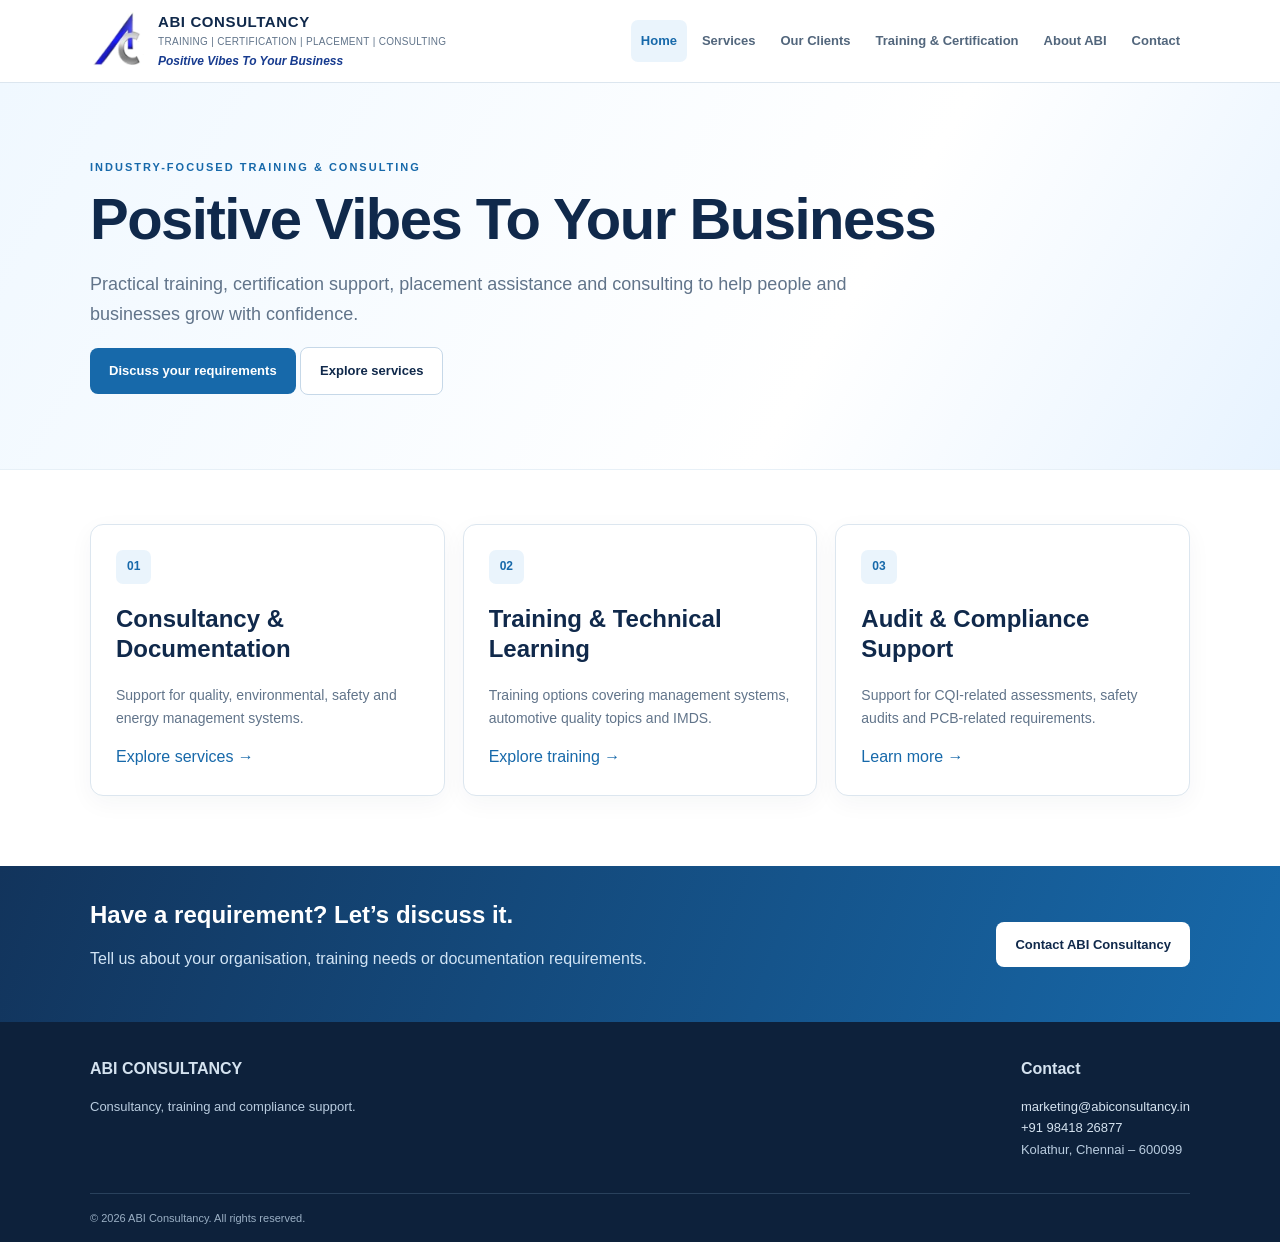
==== commit 50a77754: "Add files via upload Add ABI client references page" ====
--- a/index.html
+++ b/index.html
@@ -1,5 +1,5 @@
 <!doctype html><html lang="en"><head><meta charset="utf-8"><meta name="viewport" content="width=device-width, initial-scale=1"><title>Home | ABI Consultancy</title><meta name="description" content="Practical training, certification support, placement assistance and consulting to help people and businesses grow with confidence."><link rel="stylesheet" href="styles.css"><link rel="icon" href="favicon.svg" type="image/svg+xml"></head><body>
-<header><div class="wrap top"><a class="brand" href="index.html"><img class="brand-logo" src="abi-logo.png" alt="ABI Consultancy logo"><span class="brand-copy"><strong>ABI CONSULTANCY</strong><small class="descriptor">TRAINING | CERTIFICATION | PLACEMENT | CONSULTING</small><small class="tagline">Positive Vibes To Your Business</small></span></a><button id="toggle" aria-expanded="false" aria-label="Toggle navigation">☰</button><nav id="nav"><a class="active" href="index.html">Home</a><a class="" href="services.html">Services</a><a class="" href="training.html">Training & Certification</a><a class="" href="about.html">About ABI</a><a class="" href="contact.html">Contact</a></nav></div></header>
+<header><div class="wrap top"><a class="brand" href="index.html"><img class="brand-logo" src="abi-logo.png" alt="ABI Consultancy logo"><span class="brand-copy"><strong>ABI CONSULTANCY</strong><small class="descriptor">TRAINING | CERTIFICATION | PLACEMENT | CONSULTING</small><small class="tagline">Positive Vibes To Your Business</small></span></a><button id="toggle" aria-expanded="false" aria-label="Toggle navigation">☰</button><nav id="nav"><a class="active" href="index.html">Home</a><a class="" href="services.html">Services</a><a class="" href="clients.html">Our Clients</a><a class="" href="training.html">Training & Certification</a><a class="" href="about.html">About ABI</a><a class="" href="contact.html">Contact</a></nav></div></header>
 <main><section class="hero"><div class="wrap"><p class="eyebrow">INDUSTRY-FOCUSED TRAINING &amp; CONSULTING</p><h1>Positive Vibes To Your Business</h1><p class="intro">Practical training, certification support, placement assistance and consulting to help people and businesses grow with confidence.</p><p><a class="button" href="contact.html">Discuss your requirements</a> <a class="button secondary" href="services.html">Explore services</a></p></div></section><section class="wrap content">
 <section class="cards"><article><b>01</b><h2>Consultancy & Documentation</h2><p>Support for quality, environmental, safety and energy management systems.</p><a href="services.html">Explore services →</a></article><article><b>02</b><h2>Training & Technical Learning</h2><p>Training options covering management systems, automotive quality topics and IMDS.</p><a href="training.html">Explore training →</a></article><article><b>03</b><h2>Audit & Compliance Support</h2><p>Support for CQI-related assessments, safety audits and PCB-related requirements.</p><a href="services.html#audits">Learn more →</a></article></section>
 </section><section class="band"><div class="wrap bandinner"><div><h2>Have a requirement? Let’s discuss it.</h2><p>Tell us about your organisation, training needs or documentation requirements.</p></div><a class="button light" href="contact.html">Contact ABI Consultancy</a></div></section></main>
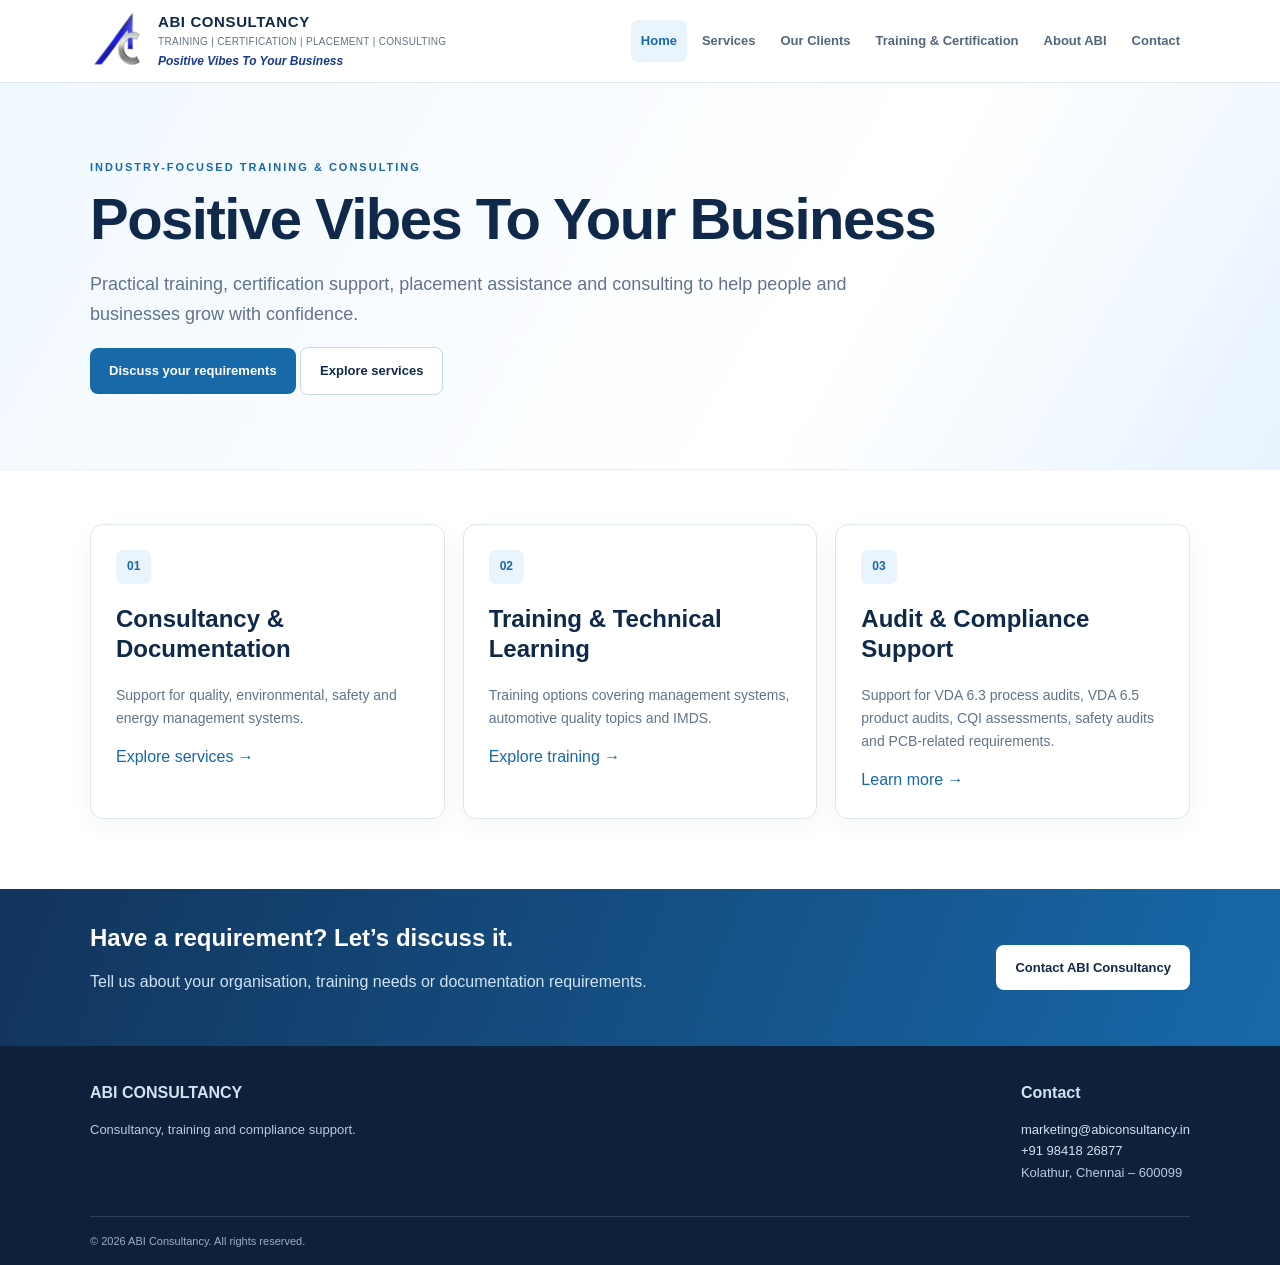
==== commit b9dfb84b: "Add files via upload" ====
--- a/index.html
+++ b/index.html
@@ -1,6 +1,6 @@
 <!doctype html><html lang="en"><head><meta charset="utf-8"><meta name="viewport" content="width=device-width, initial-scale=1"><title>Home | ABI Consultancy</title><meta name="description" content="Practical training, certification support, placement assistance and consulting to help people and businesses grow with confidence."><link rel="stylesheet" href="styles.css"><link rel="icon" href="favicon.svg" type="image/svg+xml"></head><body>
 <header><div class="wrap top"><a class="brand" href="index.html"><img class="brand-logo" src="abi-logo.png" alt="ABI Consultancy logo"><span class="brand-copy"><strong>ABI CONSULTANCY</strong><small class="descriptor">TRAINING | CERTIFICATION | PLACEMENT | CONSULTING</small><small class="tagline">Positive Vibes To Your Business</small></span></a><button id="toggle" aria-expanded="false" aria-label="Toggle navigation">☰</button><nav id="nav"><a class="active" href="index.html">Home</a><a class="" href="services.html">Services</a><a class="" href="clients.html">Our Clients</a><a class="" href="training.html">Training & Certification</a><a class="" href="about.html">About ABI</a><a class="" href="contact.html">Contact</a></nav></div></header>
 <main><section class="hero"><div class="wrap"><p class="eyebrow">INDUSTRY-FOCUSED TRAINING &amp; CONSULTING</p><h1>Positive Vibes To Your Business</h1><p class="intro">Practical training, certification support, placement assistance and consulting to help people and businesses grow with confidence.</p><p><a class="button" href="contact.html">Discuss your requirements</a> <a class="button secondary" href="services.html">Explore services</a></p></div></section><section class="wrap content">
-<section class="cards"><article><b>01</b><h2>Consultancy & Documentation</h2><p>Support for quality, environmental, safety and energy management systems.</p><a href="services.html">Explore services →</a></article><article><b>02</b><h2>Training & Technical Learning</h2><p>Training options covering management systems, automotive quality topics and IMDS.</p><a href="training.html">Explore training →</a></article><article><b>03</b><h2>Audit & Compliance Support</h2><p>Support for CQI-related assessments, safety audits and PCB-related requirements.</p><a href="services.html#audits">Learn more →</a></article></section>
+<section class="cards"><article><b>01</b><h2>Consultancy & Documentation</h2><p>Support for quality, environmental, safety and energy management systems.</p><a href="services.html">Explore services →</a></article><article><b>02</b><h2>Training & Technical Learning</h2><p>Training options covering management systems, automotive quality topics and IMDS.</p><a href="training.html">Explore training →</a></article><article><b>03</b><h2>Audit & Compliance Support</h2><p>Support for VDA 6.3 process audits, VDA 6.5 product audits, CQI assessments, safety audits and PCB-related requirements.</p><a href="services.html#audits">Learn more →</a></article></section>
 </section><section class="band"><div class="wrap bandinner"><div><h2>Have a requirement? Let’s discuss it.</h2><p>Tell us about your organisation, training needs or documentation requirements.</p></div><a class="button light" href="contact.html">Contact ABI Consultancy</a></div></section></main>
 <footer><div class="wrap foot"><div><strong>ABI CONSULTANCY</strong><p>Consultancy, training and compliance support.</p></div><div><strong>Contact</strong><p><a href="mailto:marketing@abiconsultancy.in">marketing@abiconsultancy.in</a><br><a href="tel:+919841826877">+91 98418 26877</a><br>Kolathur, Chennai – 600099</p></div></div><div class="wrap copyright">© <span id="year"></span> ABI Consultancy. All rights reserved.</div></footer><script src="script.js"></script></body></html>
